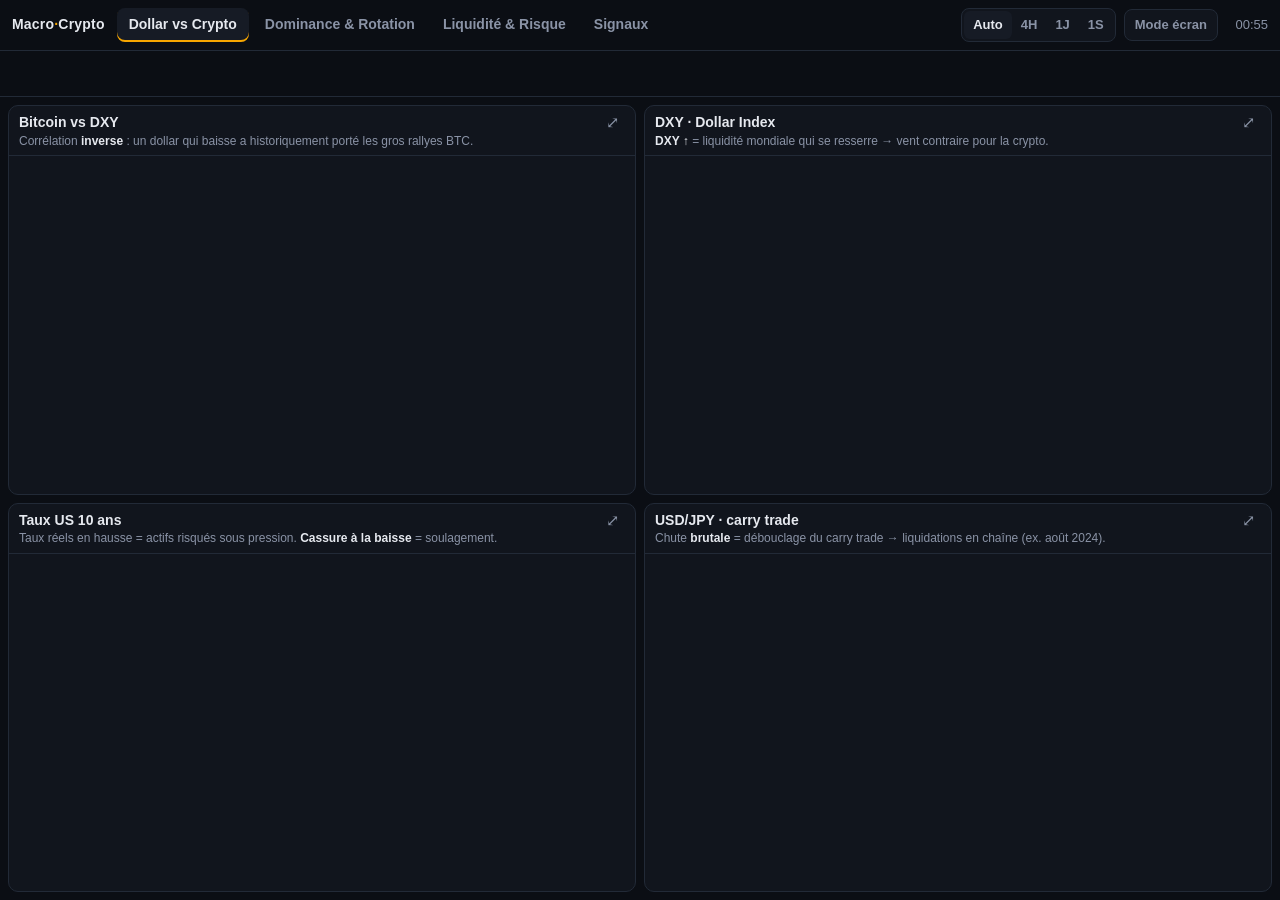
==== index.html @ f8c879a1 "Add iPad dashboard for crypto and DXY indicator charts Co-Authored-By: Claude Opus 5.5 <noreply@anth" ====
<!doctype html>
<html lang="fr">
<head>
<meta charset="utf-8">
<meta name="viewport" content="width=device-width, initial-scale=1, viewport-fit=cover, user-scalable=no">
<meta name="apple-mobile-web-app-capable" content="yes">
<meta name="mobile-web-app-capable" content="yes">
<meta name="apple-mobile-web-app-status-bar-style" content="black-translucent">
<meta name="apple-mobile-web-app-title" content="Macro Crypto">
<meta name="theme-color" content="#0b0e14">
<link rel="apple-touch-icon" href="icon.png">
<title>Macro Crypto</title>
<style>
  :root {
    --bg: #0b0e14;
    --panel: #11151d;
    --panel-2: #161b25;
    --line: #222a37;
    --text: #e6e9ef;
    --muted: #8a93a6;
    --accent: #f7a600;
    --up: #22c55e;
    --down: #ef4444;
    --neutral: #eab308;
    --gap: 8px;
    --radius: 10px;
  }
  * { box-sizing: border-box; -webkit-tap-highlight-color: transparent; }
  html, body {
    margin: 0; height: 100%; background: var(--bg); color: var(--text);
    font: 14px/1.4 -apple-system, BlinkMacSystemFont, "SF Pro Text", "Segoe UI", Roboto, sans-serif;
    overscroll-behavior: none;
  }
  body {
    display: flex; flex-direction: column;
    padding: env(safe-area-inset-top) env(safe-area-inset-right) env(safe-area-inset-bottom) env(safe-area-inset-left);
  }
  button { font: inherit; color: inherit; background: none; border: 0; cursor: pointer; }

  /* ---------- Header ---------- */
  header {
    display: flex; align-items: center; gap: 12px;
    padding: 8px 12px; border-bottom: 1px solid var(--line); flex: none;
  }
  .brand { font-weight: 700; letter-spacing: .2px; white-space: nowrap; }
  .brand span { color: var(--accent); }
  nav.tabs { display: flex; gap: 4px; overflow-x: auto; scrollbar-width: none; flex: 1; min-width: 0; }
  nav.tabs::-webkit-scrollbar { display: none; }
  .tab {
    padding: 7px 12px; border-radius: 8px; color: var(--muted); white-space: nowrap; font-weight: 600;
  }
  .tab[aria-selected="true"] { background: var(--panel-2); color: var(--text); box-shadow: inset 0 -2px 0 var(--accent); }
  .controls { display: flex; align-items: center; gap: 8px; flex: none; }
  .seg { display: flex; background: var(--panel); border: 1px solid var(--line); border-radius: 8px; padding: 2px; }
  .seg button { padding: 5px 9px; border-radius: 6px; color: var(--muted); font-size: 13px; font-weight: 600; }
  .seg button[aria-pressed="true"] { background: var(--panel-2); color: var(--text); }
  .icon-btn {
    padding: 6px 10px; border-radius: 8px; border: 1px solid var(--line); background: var(--panel);
    color: var(--muted); font-size: 13px; font-weight: 600; white-space: nowrap;
  }
  .icon-btn[aria-pressed="true"] { color: var(--bg); background: var(--accent); border-color: var(--accent); }
  .clock { font-variant-numeric: tabular-nums; color: var(--muted); font-size: 13px; min-width: 42px; text-align: right; }

  /* ---------- Ticker ---------- */
  .ticker { height: 46px; flex: none; border-bottom: 1px solid var(--line); overflow: hidden; }

  /* ---------- Main ---------- */
  main { flex: 1; min-height: 0; padding: var(--gap); overflow: auto; }
  .grid {
    display: grid; gap: var(--gap); height: 100%;
    grid-template-columns: 1fr 1fr; grid-template-rows: 1fr 1fr;
  }
  .card {
    background: var(--panel); border: 1px solid var(--line); border-radius: var(--radius);
    display: flex; flex-direction: column; min-height: 0; overflow: hidden;
  }
  .card-head {
    display: flex; align-items: flex-start; gap: 8px; padding: 7px 10px 6px;
    border-bottom: 1px solid var(--line); flex: none;
  }
  .card-title { font-weight: 700; font-size: 14px; }
  .card-hint { color: var(--muted); font-size: 12px; line-height: 1.3; margin-top: 1px; }
  .card-hint b { color: var(--text); font-weight: 600; }
  .card-head .grow { flex: 1; min-width: 0; }
  .expand { color: var(--muted); padding: 2px 6px; border-radius: 6px; font-size: 16px; line-height: 1; }
  .card-body { flex: 1; min-height: 0; position: relative; }
  .card-body > .tradingview-widget-container { position: absolute; inset: 0; }
  .card.expanded {
    position: fixed; z-index: 50;
    inset: calc(env(safe-area-inset-top) + 6px) calc(env(safe-area-inset-right) + 6px) calc(env(safe-area-inset-bottom) + 6px) calc(env(safe-area-inset-left) + 6px);
    box-shadow: 0 20px 60px rgba(0,0,0,.6);
  }
  .backdrop { position: fixed; inset: 0; background: rgba(0,0,0,.6); z-index: 40; display: none; }
  .backdrop.show { display: block; }

  /* ---------- Signals view ---------- */
  .signals { display: grid; gap: var(--gap); grid-template-columns: repeat(4, 1fr); grid-auto-rows: min-content; }
  .kpi { padding: 12px 14px; }
  .kpi-label { color: var(--muted); font-size: 12px; font-weight: 600; text-transform: uppercase; letter-spacing: .5px; }
  .kpi-value { font-size: 30px; font-weight: 700; font-variant-numeric: tabular-nums; margin-top: 4px; line-height: 1.1; }
  .kpi-sub { font-size: 13px; color: var(--muted); margin-top: 4px; }
  .kpi-sub .up { color: var(--up); } .kpi-sub .down { color: var(--down); }
  .gauge { width: 100%; height: 8px; border-radius: 4px; margin-top: 10px; position: relative;
    background: linear-gradient(90deg, #ef4444 0%, #f97316 25%, #eab308 50%, #84cc16 75%, #22c55e 100%); }
  .gauge i { position: absolute; top: -4px; width: 4px; height: 16px; border-radius: 2px; background: var(--text);
    box-shadow: 0 0 0 2px var(--bg); transform: translateX(-50%); transition: left .6s; }
  .spark { display: block; width: 100%; height: 34px; margin-top: 8px; }
  .ta { grid-column: span 4; display: grid; grid-template-columns: repeat(3, 1fr); gap: var(--gap); }
  .ta .card { height: 360px; }
  .rules { grid-column: span 4; padding: 12px 14px; }
  .rules h3 { margin: 0 0 8px; font-size: 14px; }
  .rules ul { margin: 0; padding: 0; list-style: none; display: grid; grid-template-columns: 1fr 1fr; gap: 6px 18px; }
  .rules li { font-size: 13px; color: var(--muted); padding-left: 16px; position: relative; }
  .rules li::before { content: ""; position: absolute; left: 0; top: 7px; width: 7px; height: 7px; border-radius: 50%; background: var(--dot, var(--muted)); }
  .rules li b { color: var(--text); font-weight: 600; }
  .rules .disclaimer { margin-top: 10px; font-size: 11px; color: var(--muted); opacity: .8; }
  .err { color: var(--muted); font-size: 12px; }

  /* ---------- Portrait / small ---------- */
  @media (orientation: portrait), (max-width: 900px) {
    header { flex-wrap: wrap; }
    nav.tabs { order: 3; flex-basis: 100%; }
    .grid { grid-template-columns: 1fr; grid-template-rows: none; height: auto; }
    .grid .card { height: 46vh; }
    .signals { grid-template-columns: 1fr 1fr; }
    .ta, .rules { grid-column: span 2; }
    .ta { grid-template-columns: 1fr; }
    .rules ul { grid-template-columns: 1fr; }
  }
</style>
</head>
<body>
<header>
  <div class="brand">Macro<span>·</span>Crypto</div>
  <nav class="tabs" id="tabs" role="tablist"></nav>
  <div class="controls">
    <div class="seg" id="intervals" aria-label="Unité de temps"></div>
    <button class="icon-btn" id="rotate" aria-pressed="false" title="Fait défiler les onglets toutes les 60 s et garde l'écran allumé">Mode écran</button>
    <div class="clock" id="clock"></div>
  </div>
</header>
<div class="ticker" id="ticker"></div>
<main id="main"></main>
<div class="backdrop" id="backdrop"></div>

<script>
/* =====================================================================
   CONFIGURATION — modifie librement les symboles / textes ci-dessous.
   Tout symbole TradingView fonctionne (format EXCHANGE:TICKER).
   ===================================================================== */
const TABS = [
  {
    id: "dollar", label: "Dollar vs Crypto",
    charts: [
      { title: "Bitcoin vs DXY", symbol: "BITSTAMP:BTCUSD", compare: "TVC:DXY", interval: "W",
        hint: "Corrélation <b>inverse</b> : un dollar qui baisse a historiquement porté les gros rallyes BTC." },
      { title: "DXY · Dollar Index", symbol: "TVC:DXY", interval: "D", studies: ["STD;RSI"],
        hint: "<b>DXY ↑</b> = liquidité mondiale qui se resserre → vent contraire pour la crypto." },
      { title: "Taux US 10 ans", symbol: "TVC:US10Y", interval: "D",
        hint: "Taux réels en hausse = actifs risqués sous pression. <b>Cassure à la baisse</b> = soulagement." },
      { title: "USD/JPY · carry trade", symbol: "FX:USDJPY", interval: "D",
        hint: "Chute <b>brutale</b> = débouclage du carry trade → liquidations en chaîne (ex. août 2024)." },
    ],
  },
  {
    id: "dominance", label: "Dominance & Rotation",
    charts: [
      { title: "USDT Dominance", symbol: "CRYPTOCAP:USDT.D", interval: "D", studies: ["STD;RSI"],
        hint: "Miroir du marché : <b>USDT.D ↑</b> = sortie vers le cash (risk-off), <b>↓</b> = argent qui s'investit." },
      { title: "Bitcoin Dominance", symbol: "CRYPTOCAP:BTC.D", interval: "W",
        hint: "<b>BTC.D ↓</b> avec marché haussier = début de rotation vers les altcoins." },
      { title: "ETH / BTC", symbol: "BINANCE:ETHBTC", interval: "W",
        hint: "Baromètre de l'appétit pour le risque. <b>ETH/BTC ↑</b> précède souvent une altseason." },
      { title: "OTHERS.D · petites caps", symbol: "CRYPTOCAP:OTHERS.D", interval: "W",
        hint: "Part des cryptos hors top 10. Monte en <b>fin de cycle</b> / phase spéculative." },
    ],
  },
  {
    id: "liquidity", label: "Liquidité & Risque",
    charts: [
      { title: "Capitalisation crypto totale", symbol: "CRYPTOCAP:TOTAL", interval: "W",
        hint: "Tendance de fond du marché. Au-dessus de ses moyennes hebdo = <b>cycle haussier</b>." },
      { title: "Stablecoins · capitalisation USDT", symbol: "CRYPTOCAP:USDT", interval: "D",
        hint: "Poudre sèche disponible. <b>Supply en hausse</b> = nouveaux capitaux qui entrent." },
      { title: "Nasdaq 100 vs Bitcoin", symbol: "OANDA:NAS100USD", compare: "BITSTAMP:BTCUSD", interval: "D",
        hint: "BTC trade souvent comme une <b>tech à fort bêta</b>. Divergence = signal à surveiller." },
      { title: "Or (XAU/USD)", symbol: "OANDA:XAUUSD", interval: "D",
        hint: "Valeur refuge et proxy de la dévaluation monétaire. L'or mène souvent BTC de <b>quelques mois</b>." },
    ],
  },
  { id: "signals", label: "Signaux", signals: true },
];

const TICKER = [
  { proName: "TVC:DXY", title: "DXY" },
  { proName: "BITSTAMP:BTCUSD", title: "BTC" },
  { proName: "BITSTAMP:ETHUSD", title: "ETH" },
  { proName: "CRYPTOCAP:BTC.D", title: "BTC.D" },
  { proName: "CRYPTOCAP:USDT.D", title: "USDT.D" },
  { proName: "TVC:US10Y", title: "US10Y" },
  { proName: "FX:USDJPY", title: "USD/JPY" },
  { proName: "OANDA:NAS100USD", title: "Nasdaq" },
  { proName: "OANDA:XAUUSD", title: "Or" },
];

const TA_SYMBOLS = [
  { title: "DXY · signal technique", symbol: "TVC:DXY" },
  { title: "Bitcoin · signal technique", symbol: "BITSTAMP:BTCUSD" },
  { title: "USDT.D · signal technique", symbol: "CRYPTOCAP:USDT.D" },
];

const INTERVALS = [
  { id: "auto", label: "Auto" }, { id: "240", label: "4H" },
  { id: "D", label: "1J" }, { id: "W", label: "1S" },
];

const ROTATE_EVERY_MS = 60_000;
const BG = "#11151d";

/* ===================================================================== */

const store = {
  get(k, d) { try { const v = localStorage.getItem("mc." + k); return v === null ? d : JSON.parse(v); } catch { return d; } },
  set(k, v) { try { localStorage.setItem("mc." + k, JSON.stringify(v)); } catch {} },
};

let state = {
  tab: store.get("tab", TABS[0].id),
  interval: store.get("interval", "auto"),
  rotate: false,
};
if (!TABS.some(t => t.id === state.tab)) state.tab = TABS[0].id;

const $ = s => document.querySelector(s);
const el = (tag, attrs = {}, html = "") => {
  const n = document.createElement(tag);
  for (const [k, v] of Object.entries(attrs)) n.setAttribute(k, v);
  if (html) n.innerHTML = html;
  return n;
};

/* ---------- TradingView embed helper ---------- */
function tvWidget(container, script, config) {
  container.innerHTML = "";
  const wrap = el("div", { class: "tradingview-widget-container", style: "height:100%;width:100%" });
  wrap.appendChild(el("div", { class: "tradingview-widget-container__widget", style: "height:100%;width:100%" }));
  const s = document.createElement("script");
  s.src = `https://s3.tradingview.com/external-embedding/embed-widget-${script}.js`;
  s.async = true;
  s.text = JSON.stringify(config);
  wrap.appendChild(s);
  container.appendChild(wrap);
}

function advancedChart(container, c) {
  const interval = state.interval === "auto" ? (c.interval || "D") : state.interval;
  const cfg = {
    autosize: true,
    symbol: c.symbol,
    interval,
    timezone: "Europe/Paris",
    theme: "dark",
    style: "1",
    locale: "fr",
    backgroundColor: BG,
    gridColor: "rgba(255,255,255,0.04)",
    hide_top_toolbar: true,
    hide_side_toolbar: true,
    hide_volume: true,
    allow_symbol_change: false,
    save_image: false,
    calendar: false,
    withdateranges: false,
    studies: c.studies || [],
    support_host: "https://www.tradingview.com",
  };
  if (c.compare) cfg.compareSymbols = [{ symbol: c.compare, position: "NewPriceScale" }];
  tvWidget(container, "advanced-chart", cfg);
}

/* ---------- Header ---------- */
function renderTabs() {
  const nav = $("#tabs");
  nav.innerHTML = "";
  for (const t of TABS) {
    const b = el("button", { class: "tab", role: "tab", "aria-selected": String(t.id === state.tab) }, t.label);
    b.onclick = () => { setRotate(false); selectTab(t.id); };
    nav.appendChild(b);
  }
}

function renderIntervals() {
  const box = $("#intervals");
  box.innerHTML = "";
  for (const i of INTERVALS) {
    const b = el("button", { "aria-pressed": String(i.id === state.interval) }, i.label);
    b.onclick = () => {
      if (state.interval === i.id) return;
      state.interval = i.id; store.set("interval", i.id);
      renderIntervals(); renderMain();
    };
    box.appendChild(b);
  }
  box.style.visibility = currentTab().signals ? "hidden" : "visible";
}

const currentTab = () => TABS.find(t => t.id === state.tab);

function selectTab(id) {
  state.tab = id; store.set("tab", id);
  collapse();
  renderTabs(); renderIntervals(); renderMain();
}

/* ---------- Chart grid ---------- */
function chartCard(c, renderBody) {
  const card = el("section", { class: "card" });
  const head = el("div", { class: "card-head" });
  const txt = el("div", { class: "grow" });
  txt.appendChild(el("div", { class: "card-title" }, c.title));
  if (c.hint) txt.appendChild(el("div", { class: "card-hint" }, c.hint));
  const ex = el("button", { class: "expand", title: "Agrandir", "aria-label": "Agrandir" }, "⤢");
  ex.onclick = () => card.classList.contains("expanded") ? collapse() : expand(card);
  head.append(txt, ex);
  const body = el("div", { class: "card-body" });
  card.append(head, body);
  renderBody(body);
  return card;
}

function expand(card) {
  collapse();
  card.classList.add("expanded");
  card.querySelector(".expand").textContent = "✕";
  $("#backdrop").classList.add("show");
}
function collapse() {
  document.querySelectorAll(".card.expanded").forEach(c => {
    c.classList.remove("expanded");
    c.querySelector(".expand").textContent = "⤢";
  });
  $("#backdrop").classList.remove("show");
}
$("#backdrop").onclick = collapse;

function renderMain() {
  const main = $("#main");
  main.innerHTML = "";
  main.scrollTop = 0;
  const tab = currentTab();
  if (tab.signals) return renderSignals(main);
  const grid = el("div", { class: "grid" });
  for (const c of tab.charts) grid.appendChild(chartCard(c, body => advancedChart(body, c)));
  main.appendChild(grid);
}

/* ---------- Signals tab ---------- */
let signalsData = { fng: null, global: null };

function renderSignals(main) {
  const wrap = el("div", { class: "signals" });

  wrap.appendChild(el("section", { class: "card kpi", id: "kpi-fng" }));
  wrap.appendChild(el("section", { class: "card kpi", id: "kpi-btcd" }));
  wrap.appendChild(el("section", { class: "card kpi", id: "kpi-stable" }));
  wrap.appendChild(el("section", { class: "card kpi", id: "kpi-total" }));

  const ta = el("div", { class: "ta" });
  for (const t of TA_SYMBOLS) {
    ta.appendChild(chartCard({ title: t.title }, body => tvWidget(body, "technical-analysis", {
      interval: "1D", width: "100%", height: "100%", isTransparent: true,
      symbol: t.symbol, showIntervalTabs: true, displayMode: "single",
      locale: "fr", colorTheme: "dark",
    })));
  }
  wrap.appendChild(ta);

  const rules = el("section", { class: "card rules" });
  rules.innerHTML = `
    <h3>Grille de lecture</h3>
    <ul>
      <li style="--dot:var(--up)"><b>DXY ↓ + USDT.D ↓</b> : contexte risk-on, le plus favorable à la crypto.</li>
      <li style="--dot:var(--down)"><b>DXY ↑ + US10Y ↑</b> : conditions financières qui se resserrent, prudence.</li>
      <li style="--dot:var(--neutral)"><b>BTC.D ↑ & ETH/BTC ↓</b> : saison Bitcoin, les alts sous-performent.</li>
      <li style="--dot:var(--up)"><b>BTC.D ↓ & OTHERS.D ↑</b> : rotation vers les altcoins.</li>
      <li style="--dot:var(--down)"><b>USD/JPY qui chute vite</b> : risque de débouclage du carry trade.</li>
      <li style="--dot:var(--neutral)"><b>Fear & Greed &lt; 20 / &gt; 80</b> : zones extrêmes, souvent contrariantes.</li>
      <li style="--dot:var(--up)"><b>Supply stablecoins en hausse</b> : liquidité fraîche qui arrive.</li>
      <li style="--dot:var(--neutral)"><b>USDT.D sur support/résistance clé</b> : se lit à l'inverse de BTC.</li>
    </ul>
    <div class="disclaimer">Repères de lecture pour contextualiser le marché, pas des conseils en investissement. Données : TradingView, alternative.me, CoinGecko.</div>`;
  wrap.appendChild(rules);

  main.appendChild(wrap);
  paintKpis();
  loadSignalsData();
}

const fmtPct = (v, d = 1) => (v >= 0 ? "+" : "") + v.toFixed(d) + " %";
const fmtUsd = v => v >= 1e12 ? (v / 1e12).toFixed(2) + " T$" : (v / 1e9).toFixed(0) + " Md$";
const fngColor = v => v < 25 ? "var(--down)" : v < 45 ? "#f97316" : v < 56 ? "var(--neutral)" : v < 75 ? "#84cc16" : "var(--up)";
const FNG_FR = { "Extreme Fear": "Peur extrême", "Fear": "Peur", "Neutral": "Neutre", "Greed": "Avidité", "Extreme Greed": "Avidité extrême" };

function sparkline(values, color) {
  if (!values || values.length < 2) return "";
  const w = 200, h = 34, min = Math.min(...values), max = Math.max(...values), r = max - min || 1;
  const pts = values.map((v, i) => `${(i / (values.length - 1) * w).toFixed(1)},${(h - 3 - (v - min) / r * (h - 6)).toFixed(1)}`).join(" ");
  return `<svg class="spark" viewBox="0 0 ${w} ${h}" preserveAspectRatio="none"><polyline points="${pts}" fill="none" stroke="${color}" stroke-width="2" vector-effect="non-scaling-stroke" stroke-linejoin="round"/></svg>`;
}

function paintKpis() {
  const f = $("#kpi-fng"), b = $("#kpi-btcd"), s = $("#kpi-stable"), t = $("#kpi-total");
  if (!f) return;
  const { fng, global } = signalsData;

  if (fng && fng.length) {
    const now = +fng[0].value, week = fng[7] ? +fng[7].value : null;
    const delta = week === null ? "" : ` · <span class="${now >= week ? "up" : "down"}">${now >= week ? "+" : ""}${now - week} sur 7 j</span>`;
    f.innerHTML = `<div class="kpi-label">Fear & Greed</div>
      <div class="kpi-value" style="color:${fngColor(now)}">${now}</div>
      <div class="kpi-sub">${FNG_FR[fng[0].value_classification] || fng[0].value_classification}${delta}</div>
      <div class="gauge"><i style="left:${now}%"></i></div>
      ${sparkline(fng.slice(0, 30).map(d => +d.value).reverse(), fngColor(now))}`;
  } else {
    f.innerHTML = `<div class="kpi-label">Fear & Greed</div><div class="kpi-value">…</div><div class="err">${fng === false ? "Indisponible" : "Chargement"}</div>`;
  }

  if (global) {
    const p = global.market_cap_percentage;
    const stable = (p.usdt || 0) + (p.usdc || 0);
    const chg = global.market_cap_change_percentage_24h_usd;
    b.innerHTML = `<div class="kpi-label">Dominance BTC</div>
      <div class="kpi-value">${p.btc.toFixed(1)} %</div>
      <div class="kpi-sub">ETH ${p.eth.toFixed(1)} % · ${p.btc > 60 ? "saison Bitcoin" : p.btc < 50 ? "terrain favorable aux alts" : "zone intermédiaire"}</div>`;
    s.innerHTML = `<div class="kpi-label">Dominance stablecoins</div>
      <div class="kpi-value">${stable.toFixed(1)} %</div>
      <div class="kpi-sub">USDT ${(p.usdt || 0).toFixed(1)} % · USDC ${(p.usdc || 0).toFixed(1)} %</div>
      <div class="kpi-sub">${stable > 8 ? "Beaucoup de cash en attente" : "Capital déjà investi"}</div>`;
    t.innerHTML = `<div class="kpi-label">Capitalisation totale</div>
      <div class="kpi-value">${fmtUsd(global.total_market_cap.usd)}</div>
      <div class="kpi-sub"><span class="${chg >= 0 ? "up" : "down"}">${fmtPct(chg)}</span> sur 24 h</div>`;
  } else {
    const msg = `<div class="kpi-value">…</div><div class="err">${global === false ? "Indisponible" : "Chargement"}</div>`;
    b.innerHTML = `<div class="kpi-label">Dominance BTC</div>` + msg;
    s.innerHTML = `<div class="kpi-label">Dominance stablecoins</div>` + msg;
    t.innerHTML = `<div class="kpi-label">Capitalisation totale</div>` + msg;
  }
}

let lastFetch = 0;
async function loadSignalsData(force = false) {
  if (!force && Date.now() - lastFetch < 5 * 60_000 && signalsData.global) return;
  lastFetch = Date.now();
  const get = url => fetch(url, { cache: "no-store" }).then(r => { if (!r.ok) throw new Error(r.status); return r.json(); });
  await Promise.all([
    get("https://api.alternative.me/fng/?limit=31").then(j => signalsData.fng = j.data).catch(() => signalsData.fng = signalsData.fng || false),
    get("https://api.coingecko.com/api/v3/global").then(j => signalsData.global = j.data).catch(() => signalsData.global = signalsData.global || false),
  ]);
  paintKpis();
}

/* ---------- Ticker ---------- */
function renderTicker() {
  tvWidget($("#ticker"), "ticker-tape", {
    symbols: TICKER, showSymbolLogo: true, isTransparent: true,
    displayMode: "adaptive", colorTheme: "dark", locale: "fr",
  });
}

/* ---------- Mode écran (rotation + écran allumé) ---------- */
let rotateTimer = null, wakeLock = null;
async function setRotate(on) {
  state.rotate = on;
  $("#rotate").setAttribute("aria-pressed", String(on));
  clearInterval(rotateTimer);
  if (on) {
    rotateTimer = setInterval(() => {
      const i = TABS.findIndex(t => t.id === state.tab);
      selectTab(TABS[(i + 1) % TABS.length].id);
    }, ROTATE_EVERY_MS);
    try { wakeLock = await navigator.wakeLock?.request("screen"); } catch {}
  } else if (wakeLock) {
    try { await wakeLock.release(); } catch {}
    wakeLock = null;
  }
}
$("#rotate").onclick = () => setRotate(!state.rotate);
document.addEventListener("visibilitychange", async () => {
  if (document.visibilityState === "visible" && state.rotate) {
    try { wakeLock = await navigator.wakeLock?.request("screen"); } catch {}
  }
});

/* ---------- Clock + housekeeping ---------- */
function tick() {
  $("#clock").textContent = new Date().toLocaleTimeString("fr-FR", { hour: "2-digit", minute: "2-digit" });
}
setInterval(tick, 10_000); tick();
setInterval(() => { if (currentTab().signals) loadSignalsData(true); }, 5 * 60_000);
// Recharge complète toutes les 6 h pour éviter que Safari n'accumule de la mémoire en mode affichage permanent.
setTimeout(() => location.reload(), 6 * 3600_000);
document.addEventListener("keydown", e => { if (e.key === "Escape") collapse(); });

renderTabs();
renderIntervals();
renderTicker();
renderMain();
</script>
</body>
</html>
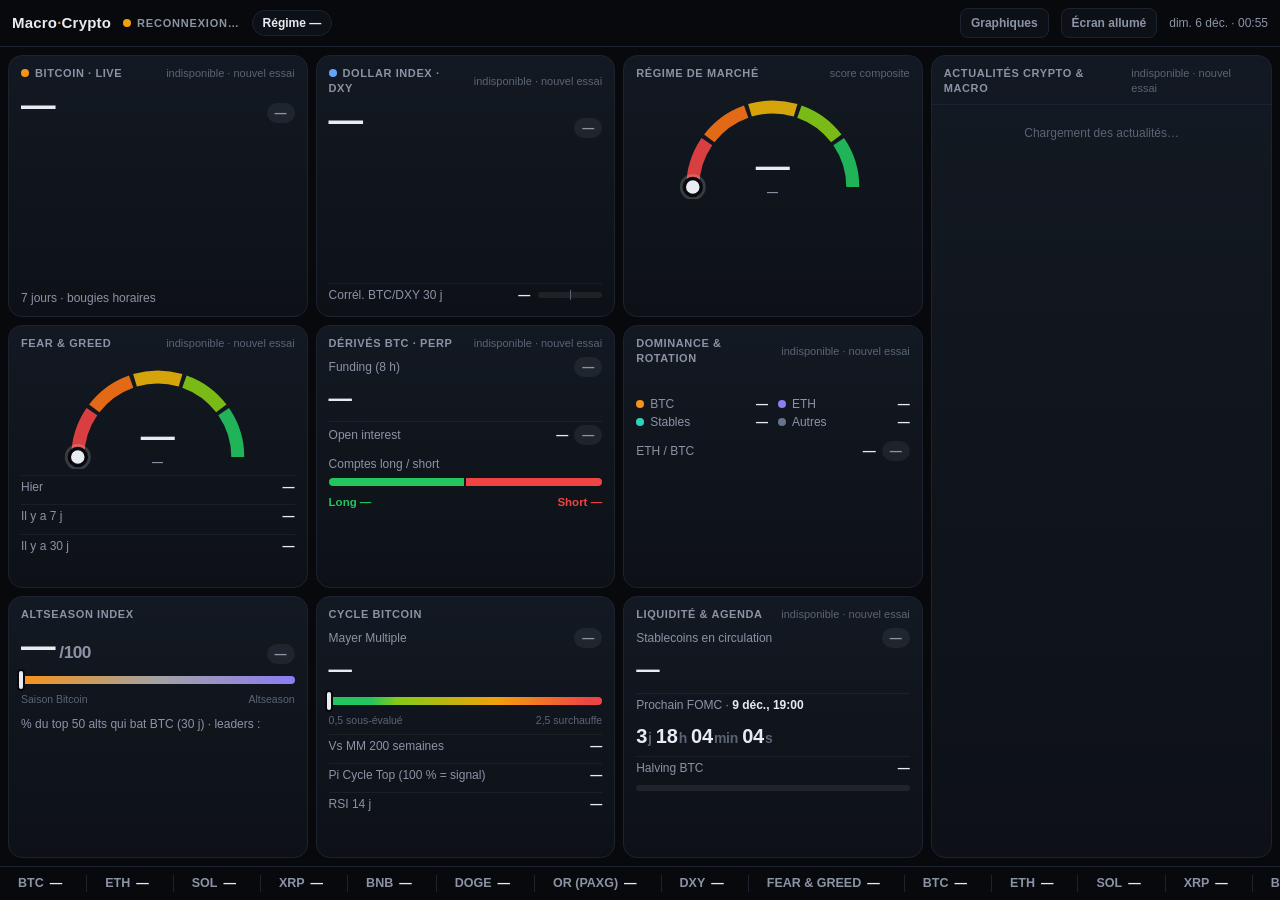
==== commit de68ff83: "Replace TradingView charts with animated indicator dashboard and news feed Keeps the previous Tradin" ====
--- a/index.html
+++ b/index.html
@@ -7,504 +7,839 @@
 <meta name="mobile-web-app-capable" content="yes">
 <meta name="apple-mobile-web-app-status-bar-style" content="black-translucent">
 <meta name="apple-mobile-web-app-title" content="Macro Crypto">
-<meta name="theme-color" content="#0b0e14">
+<meta name="theme-color" content="#07090d">
 <link rel="apple-touch-icon" href="icon.png">
 <title>Macro Crypto</title>
 <style>
   :root {
-    --bg: #0b0e14;
-    --panel: #11151d;
-    --panel-2: #161b25;
-    --line: #222a37;
-    --text: #e6e9ef;
-    --muted: #8a93a6;
-    --accent: #f7a600;
+    color-scheme: dark;
+    --bg: #07090d;
+    --panel: #0d1117;
+    --panel-2: #131922;
+    --line: #1c2330;
+    --text: #e8ebf1;
+    --muted: #8b93a5;
+    --faint: #5b6475;
     --up: #22c55e;
     --down: #ef4444;
-    --neutral: #eab308;
+    --warn: #f59e0b;
+    --btc: #f7931a;
+    --eth: #8b7cf6;
+    --stable: #2dd4bf;
+    --other: #64748b;
+    --macro: #60a5fa;
     --gap: 8px;
-    --radius: 10px;
+    --r: 14px;
+    --ease-back: cubic-bezier(.34, 1.56, .64, 1);
+    --ease-out: cubic-bezier(.2, .8, .2, 1);
   }
   * { box-sizing: border-box; -webkit-tap-highlight-color: transparent; }
-  html, body {
-    margin: 0; height: 100%; background: var(--bg); color: var(--text);
-    font: 14px/1.4 -apple-system, BlinkMacSystemFont, "SF Pro Text", "Segoe UI", Roboto, sans-serif;
-    overscroll-behavior: none;
-  }
+  html, body { margin: 0; background: var(--bg); color: var(--text); }
   body {
-    display: flex; flex-direction: column;
+    font: 13px/1.35 -apple-system, BlinkMacSystemFont, "SF Pro Text", "Segoe UI", Roboto, sans-serif;
+    height: 100vh; height: 100dvh;
+    display: grid; grid-template-rows: auto 1fr auto;
     padding: env(safe-area-inset-top) env(safe-area-inset-right) env(safe-area-inset-bottom) env(safe-area-inset-left);
-  }
-  button { font: inherit; color: inherit; background: none; border: 0; cursor: pointer; }
+    overflow: hidden; overscroll-behavior: none;
+  }
+  button, a { font: inherit; color: inherit; }
+  button { background: none; border: 0; cursor: pointer; }
+  .num { font-variant-numeric: tabular-nums; }
+  .up { color: var(--up); } .down { color: var(--down); } .warn { color: var(--warn); } .muted { color: var(--muted); }
 
   /* ---------- Header ---------- */
-  header {
-    display: flex; align-items: center; gap: 12px;
-    padding: 8px 12px; border-bottom: 1px solid var(--line); flex: none;
-  }
-  .brand { font-weight: 700; letter-spacing: .2px; white-space: nowrap; }
-  .brand span { color: var(--accent); }
-  nav.tabs { display: flex; gap: 4px; overflow-x: auto; scrollbar-width: none; flex: 1; min-width: 0; }
-  nav.tabs::-webkit-scrollbar { display: none; }
-  .tab {
-    padding: 7px 12px; border-radius: 8px; color: var(--muted); white-space: nowrap; font-weight: 600;
-  }
-  .tab[aria-selected="true"] { background: var(--panel-2); color: var(--text); box-shadow: inset 0 -2px 0 var(--accent); }
-  .controls { display: flex; align-items: center; gap: 8px; flex: none; }
-  .seg { display: flex; background: var(--panel); border: 1px solid var(--line); border-radius: 8px; padding: 2px; }
-  .seg button { padding: 5px 9px; border-radius: 6px; color: var(--muted); font-size: 13px; font-weight: 600; }
-  .seg button[aria-pressed="true"] { background: var(--panel-2); color: var(--text); }
-  .icon-btn {
-    padding: 6px 10px; border-radius: 8px; border: 1px solid var(--line); background: var(--panel);
-    color: var(--muted); font-size: 13px; font-weight: 600; white-space: nowrap;
-  }
-  .icon-btn[aria-pressed="true"] { color: var(--bg); background: var(--accent); border-color: var(--accent); }
-  .clock { font-variant-numeric: tabular-nums; color: var(--muted); font-size: 13px; min-width: 42px; text-align: right; }
-
-  /* ---------- Ticker ---------- */
-  .ticker { height: 46px; flex: none; border-bottom: 1px solid var(--line); overflow: hidden; }
-
-  /* ---------- Main ---------- */
-  main { flex: 1; min-height: 0; padding: var(--gap); overflow: auto; }
-  .grid {
-    display: grid; gap: var(--gap); height: 100%;
-    grid-template-columns: 1fr 1fr; grid-template-rows: 1fr 1fr;
-  }
-  .card {
-    background: var(--panel); border: 1px solid var(--line); border-radius: var(--radius);
-    display: flex; flex-direction: column; min-height: 0; overflow: hidden;
-  }
-  .card-head {
-    display: flex; align-items: flex-start; gap: 8px; padding: 7px 10px 6px;
-    border-bottom: 1px solid var(--line); flex: none;
-  }
-  .card-title { font-weight: 700; font-size: 14px; }
-  .card-hint { color: var(--muted); font-size: 12px; line-height: 1.3; margin-top: 1px; }
-  .card-hint b { color: var(--text); font-weight: 600; }
-  .card-head .grow { flex: 1; min-width: 0; }
-  .expand { color: var(--muted); padding: 2px 6px; border-radius: 6px; font-size: 16px; line-height: 1; }
-  .card-body { flex: 1; min-height: 0; position: relative; }
-  .card-body > .tradingview-widget-container { position: absolute; inset: 0; }
-  .card.expanded {
-    position: fixed; z-index: 50;
-    inset: calc(env(safe-area-inset-top) + 6px) calc(env(safe-area-inset-right) + 6px) calc(env(safe-area-inset-bottom) + 6px) calc(env(safe-area-inset-left) + 6px);
-    box-shadow: 0 20px 60px rgba(0,0,0,.6);
-  }
-  .backdrop { position: fixed; inset: 0; background: rgba(0,0,0,.6); z-index: 40; display: none; }
-  .backdrop.show { display: block; }
-
-  /* ---------- Signals view ---------- */
-  .signals { display: grid; gap: var(--gap); grid-template-columns: repeat(4, 1fr); grid-auto-rows: min-content; }
-  .kpi { padding: 12px 14px; }
-  .kpi-label { color: var(--muted); font-size: 12px; font-weight: 600; text-transform: uppercase; letter-spacing: .5px; }
-  .kpi-value { font-size: 30px; font-weight: 700; font-variant-numeric: tabular-nums; margin-top: 4px; line-height: 1.1; }
-  .kpi-sub { font-size: 13px; color: var(--muted); margin-top: 4px; }
-  .kpi-sub .up { color: var(--up); } .kpi-sub .down { color: var(--down); }
-  .gauge { width: 100%; height: 8px; border-radius: 4px; margin-top: 10px; position: relative;
-    background: linear-gradient(90deg, #ef4444 0%, #f97316 25%, #eab308 50%, #84cc16 75%, #22c55e 100%); }
-  .gauge i { position: absolute; top: -4px; width: 4px; height: 16px; border-radius: 2px; background: var(--text);
-    box-shadow: 0 0 0 2px var(--bg); transform: translateX(-50%); transition: left .6s; }
-  .spark { display: block; width: 100%; height: 34px; margin-top: 8px; }
-  .ta { grid-column: span 4; display: grid; grid-template-columns: repeat(3, 1fr); gap: var(--gap); }
-  .ta .card { height: 360px; }
-  .rules { grid-column: span 4; padding: 12px 14px; }
-  .rules h3 { margin: 0 0 8px; font-size: 14px; }
-  .rules ul { margin: 0; padding: 0; list-style: none; display: grid; grid-template-columns: 1fr 1fr; gap: 6px 18px; }
-  .rules li { font-size: 13px; color: var(--muted); padding-left: 16px; position: relative; }
-  .rules li::before { content: ""; position: absolute; left: 0; top: 7px; width: 7px; height: 7px; border-radius: 50%; background: var(--dot, var(--muted)); }
-  .rules li b { color: var(--text); font-weight: 600; }
-  .rules .disclaimer { margin-top: 10px; font-size: 11px; color: var(--muted); opacity: .8; }
-  .err { color: var(--muted); font-size: 12px; }
-
-  /* ---------- Portrait / small ---------- */
-  @media (orientation: portrait), (max-width: 900px) {
+  header { display: flex; align-items: center; gap: 12px; padding: 8px 12px; border-bottom: 1px solid var(--line); }
+  .brand { font-weight: 800; font-size: 15px; letter-spacing: .2px; }
+  .brand span { color: var(--btc); }
+  .live { display: inline-flex; align-items: center; gap: 6px; font-size: 11px; font-weight: 700; letter-spacing: .8px; color: var(--muted); }
+  .live i { width: 8px; height: 8px; border-radius: 50%; background: var(--warn); }
+  .live.on i { background: var(--up); animation: pulse 2s infinite; }
+  .live.on { color: var(--up); }
+  @keyframes pulse { 0% { box-shadow: 0 0 0 0 rgba(34,197,94,.6); } 70% { box-shadow: 0 0 0 8px rgba(34,197,94,0); } 100% { box-shadow: 0 0 0 0 rgba(34,197,94,0); } }
+  .regime-chip { display: inline-flex; align-items: center; gap: 6px; padding: 4px 10px; border-radius: 999px; border: 1px solid var(--line); background: var(--panel); font-weight: 700; font-size: 12px; transition: border-color .6s, color .6s; }
+  .spacer { flex: 1; }
+  .hbtn { padding: 6px 10px; border-radius: 8px; border: 1px solid var(--line); background: var(--panel); color: var(--muted); font-size: 12px; font-weight: 600; text-decoration: none; white-space: nowrap; }
+  .hbtn[aria-pressed="true"] { background: var(--btc); border-color: var(--btc); color: #111; }
+  .clock { color: var(--muted); font-size: 12px; white-space: nowrap; }
+
+  /* ---------- Board ---------- */
+  .board { display: grid; grid-template-columns: 1fr minmax(260px, 27%); gap: var(--gap); padding: var(--gap); min-height: 0; }
+  .tiles { display: grid; grid-template-columns: repeat(3, minmax(0, 1fr)); grid-template-rows: repeat(3, minmax(0, 1fr)); gap: var(--gap); min-height: 0; }
+  .tile {
+    position: relative; min-height: 0; overflow: hidden;
+    display: flex; flex-direction: column; gap: 6px;
+    padding: 10px 12px;
+    background: linear-gradient(180deg, var(--panel-2), var(--panel));
+    border: 1px solid var(--line); border-radius: var(--r);
+    animation: rise .7s var(--ease-out) both; animation-delay: calc(var(--i, 0) * 70ms);
+  }
+  .tile::after { /* subtle sweep of light when a tile receives new data */
+    content: ""; position: absolute; inset: 0; pointer-events: none; border-radius: inherit;
+    background: linear-gradient(110deg, transparent 30%, rgba(255,255,255,.05) 50%, transparent 70%);
+    transform: translateX(-120%);
+  }
+  .tile.refresh::after { animation: sweep 1.1s ease-out; }
+  @keyframes sweep { to { transform: translateX(120%); } }
+  @keyframes rise { from { opacity: 0; transform: translateY(14px) scale(.98); } }
+  .t-head { display: flex; justify-content: space-between; align-items: center; gap: 8px; font-size: 11px; font-weight: 700; letter-spacing: .6px; text-transform: uppercase; color: var(--muted); }
+  .t-head .upd { font-weight: 500; letter-spacing: 0; text-transform: none; color: var(--faint); white-space: nowrap; }
+  .dot { display: inline-block; width: 8px; height: 8px; border-radius: 50%; margin-right: 6px; vertical-align: 0; }
+  .row { display: flex; align-items: baseline; justify-content: space-between; gap: 8px; }
+  .big { white-space: nowrap; font-size: clamp(20px, min(3.9vh, 2.7vw), 38px); font-weight: 760; letter-spacing: -.5px; line-height: 1.05; font-variant-numeric: tabular-nums; transition: color .5s; }
+  .mid { white-space: nowrap; font-size: clamp(16px, min(2.6vh, 1.9vw), 24px); font-weight: 720; letter-spacing: -.3px; font-variant-numeric: tabular-nums; }
+  .sub { color: var(--muted); font-size: 12px; }
+  .sub b { color: var(--text); font-weight: 600; }
+  .chip { display: inline-flex; align-items: center; gap: 3px; padding: 2px 8px; border-radius: 999px; font-size: 12px; font-weight: 700; font-variant-numeric: tabular-nums; background: rgba(255,255,255,.06); color: var(--muted); white-space: nowrap; transition: background .4s, color .4s; }
+  .chip.up { background: rgba(34,197,94,.14); color: var(--up); }
+  .chip.down { background: rgba(239,68,68,.14); color: var(--down); }
+  .chip.warn { background: rgba(245,158,11,.14); color: var(--warn); }
+  .flash-up { animation: flashUp .7s; } .flash-down { animation: flashDown .7s; }
+  @keyframes flashUp { 30% { color: var(--up); text-shadow: 0 0 18px rgba(34,197,94,.6); } }
+  @keyframes flashDown { 30% { color: var(--down); text-shadow: 0 0 18px rgba(239,68,68,.6); } }
+  .kv { display: flex; justify-content: space-between; align-items: center; gap: 8px; font-size: 12px; padding: 3px 0; border-top: 1px solid rgba(255,255,255,.05); color: var(--muted); }
+  .kv b { color: var(--text); font-weight: 650; font-variant-numeric: tabular-nums; white-space: nowrap; }
+  .err { color: var(--faint); font-size: 12px; margin: auto; text-align: center; }
+
+  /* Sparkline */
+  .spark { position: relative; flex: 1; min-height: 34px; touch-action: none; }
+  .spark svg { position: absolute; inset: 0; overflow: visible; }
+  .spark .line { fill: none; stroke-width: 2; stroke-linejoin: round; stroke-linecap: round; stroke-dasharray: 1; stroke-dashoffset: 1; animation: draw 1.6s var(--ease-out) forwards; }
+  .spark .area { opacity: 0; animation: fade 1.2s .5s forwards; }
+  .spark .last { animation: fade .3s 1.5s both; }
+  .spark .halo { transform-box: fill-box; transform-origin: center; animation: ring 2.4s 1.6s infinite; opacity: 0; }
+  .spark .cross, .spark .hdot { opacity: 0; transition: opacity .15s; }
+  .spark.hover .cross, .spark.hover .hdot { opacity: 1; }
+  .spark .tip { position: absolute; top: -2px; right: 0; padding: 1px 6px; border-radius: 6px; background: var(--bg); border: 1px solid var(--line); font-size: 11px; color: var(--text); font-variant-numeric: tabular-nums; opacity: 0; transition: opacity .15s; pointer-events: none; }
+  .spark.hover .tip { opacity: 1; }
+  @keyframes draw { to { stroke-dashoffset: 0; } }
+  @keyframes fade { to { opacity: 1; } }
+  @keyframes ring { 0% { opacity: .7; transform: scale(1); } 100% { opacity: 0; transform: scale(3.2); } }
+
+  /* Gauges */
+  .gauge { width: 100%; max-height: 112px; flex: 1; min-height: 70px; display: block; }
+  .gauge .needle { transform-origin: 100px 100px; transition: transform 1.6s var(--ease-back); }
+  .gauge .g-halo { transform-box: fill-box; transform-origin: center; animation: ringSm 2.4s 1.8s infinite; }
+  @keyframes ringSm { 0% { opacity: .35; transform: scale(.8); } 100% { opacity: 0; transform: scale(1.8); } }
+  .gauge .g-val { font-size: 34px; font-weight: 780; fill: var(--text); font-variant-numeric: tabular-nums; }
+  .gauge .g-lbl { font-size: 11px; font-weight: 700; fill: var(--muted); letter-spacing: .4px; }
+
+  /* Bars & meters */
+  .bar, .dbar, .meter, .meter-labels, .stack, .split, .split-l, .kv, .row, .t-head { flex: none; }
+  .bar { position: relative; height: 6px; border-radius: 3px; background: rgba(255,255,255,.07); overflow: hidden; }
+  .bar > i { position: absolute; top: 0; bottom: 0; left: 0; width: 0; border-radius: 3px; background: var(--c, var(--muted)); transition: left 1.2s var(--ease-out), width 1.2s var(--ease-out), background .6s; }
+  .dbar { position: relative; width: 64px; height: 6px; border-radius: 3px; background: rgba(255,255,255,.07); flex: none; }
+  .dbar::before { content: ""; position: absolute; left: 50%; top: -2px; bottom: -2px; width: 1px; background: var(--faint); }
+  .dbar > i { position: absolute; top: 0; bottom: 0; left: 50%; width: 0; border-radius: 3px; transition: left 1.2s var(--ease-out), width 1.2s var(--ease-out); }
+  .meter { position: relative; height: 8px; border-radius: 4px; margin: 6px 0 2px; }
+  .meter .mk { position: absolute; top: -5px; width: 4px; height: 18px; border-radius: 2px; background: var(--text); box-shadow: 0 0 0 2px var(--bg); transform: translateX(-50%); left: 0; transition: left 1.6s var(--ease-back); }
+  .meter-labels { display: flex; justify-content: space-between; font-size: 10.5px; color: var(--faint); }
+  .stack { display: flex; height: 12px; gap: 2px; border-radius: 4px; overflow: hidden; margin: 4px 0 2px; }
+  .stack > i { height: 100%; width: 0; transition: width 1.4s var(--ease-out); }
+  .stack > i:first-child { border-radius: 4px 0 0 4px; } .stack > i:last-child { border-radius: 0 4px 4px 0; }
+  .legend { display: grid; grid-template-columns: 1fr 1fr; gap: 2px 10px; font-size: 12px; color: var(--muted); }
+  .legend b { color: var(--text); font-variant-numeric: tabular-nums; font-weight: 650; float: right; }
+  .split { display: flex; height: 8px; border-radius: 4px; overflow: hidden; gap: 2px; }
+  .split i { transition: width 1.4s var(--ease-out); width: 50%; }
+  .split-l { display: flex; justify-content: space-between; font-size: 11.5px; margin-top: 3px; font-weight: 650; }
+  .factors { display: grid; gap: 4px; }
+  .factor { display: grid; grid-template-columns: minmax(0, 1fr) auto 44px; white-space: nowrap; gap: 8px; align-items: center; font-size: 12px; color: var(--muted); }
+  .factor > span:first-child { overflow: hidden; text-overflow: ellipsis; }
+  .factor .dbar { width: 100%; }
+  .factor b { color: var(--text); font-weight: 600; font-variant-numeric: tabular-nums; font-size: 11.5px; }
+  .tops { display: flex; gap: 6px; flex-wrap: wrap; }
+  .tops .chip { animation: pop .5s var(--ease-back) both; }
+  @keyframes pop { from { opacity: 0; transform: scale(.6); } }
+  .countdown { font-size: clamp(15px, 2.3vh, 20px); font-weight: 720; font-variant-numeric: tabular-nums; letter-spacing: -.2px; }
+  .countdown span { color: var(--faint); font-size: .7em; font-weight: 600; margin: 0 4px 0 1px; }
+
+  /* ---------- News ---------- */
+  .news { display: flex; flex-direction: column; min-height: 0; background: linear-gradient(180deg, var(--panel-2), var(--panel)); border: 1px solid var(--line); border-radius: var(--r); overflow: hidden; animation: rise .7s var(--ease-out) .5s both; }
+  .news-head { display: flex; justify-content: space-between; align-items: center; padding: 10px 12px 8px; border-bottom: 1px solid var(--line); font-size: 11px; font-weight: 700; letter-spacing: .6px; text-transform: uppercase; color: var(--muted); }
+  .news-head .upd { font-weight: 500; letter-spacing: 0; text-transform: none; color: var(--faint); }
+  .news-list { position: relative; flex: 1; min-height: 0; overflow: hidden; -webkit-mask-image: linear-gradient(180deg, #000 85%, transparent); mask-image: linear-gradient(180deg, #000 85%, transparent); }
+  .news-list.manual { overflow-y: auto; }
+  .news-track { will-change: transform; }
+  .n-item { display: grid; grid-template-columns: 1fr auto; gap: 10px; padding: 10px 12px; border-bottom: 1px solid rgba(255,255,255,.05); text-decoration: none; color: inherit; animation: slideIn .6s var(--ease-out) both; }
+  .n-item:active { background: rgba(255,255,255,.04); }
+  @keyframes slideIn { from { opacity: 0; transform: translateX(24px); } }
+  .n-meta { display: flex; align-items: center; gap: 6px; font-size: 11px; color: var(--faint); margin-bottom: 4px; flex-wrap: wrap; }
+  .n-tag { padding: 1px 7px; border-radius: 999px; font-weight: 700; font-size: 10.5px; color: var(--bg); background: var(--c); }
+  .n-new { color: var(--btc); font-weight: 800; letter-spacing: .4px; animation: blink 1.6s infinite; }
+  @keyframes blink { 50% { opacity: .35; } }
+  .n-title { font-size: 13.5px; font-weight: 600; line-height: 1.32; display: -webkit-box; -webkit-line-clamp: 3; -webkit-box-orient: vertical; overflow: hidden; }
+  .n-thumb { width: 56px; height: 56px; border-radius: 8px; object-fit: cover; background: var(--panel-2); }
+
+  /* ---------- Tape ---------- */
+  .tape { overflow: hidden; border-top: 1px solid var(--line); height: 34px; white-space: nowrap; display: flex; align-items: center; }
+  .tape-track { display: inline-flex; animation: marquee 70s linear infinite; }
+  .tape-item { display: inline-flex; align-items: center; gap: 6px; padding: 0 18px; font-size: 12.5px; font-variant-numeric: tabular-nums; border-right: 1px solid var(--line); }
+  .tape-item .s { color: var(--muted); font-weight: 700; }
+  .tape-item .p { font-weight: 650; }
+  @keyframes marquee { to { transform: translateX(-50%); } }
+
+  /* ---------- Portrait / small screens ---------- */
+  @media (max-aspect-ratio: 1/1), (max-width: 900px) {
+    body { height: auto; min-height: 100dvh; overflow: auto; }
     header { flex-wrap: wrap; }
-    nav.tabs { order: 3; flex-basis: 100%; }
-    .grid { grid-template-columns: 1fr; grid-template-rows: none; height: auto; }
-    .grid .card { height: 46vh; }
-    .signals { grid-template-columns: 1fr 1fr; }
-    .ta, .rules { grid-column: span 2; }
-    .ta { grid-template-columns: 1fr; }
-    .rules ul { grid-template-columns: 1fr; }
+    .board { grid-template-columns: 1fr; }
+    .tiles { grid-template-columns: repeat(2, minmax(0, 1fr)); grid-template-rows: none; grid-auto-rows: 250px; }
+    .news { height: 70vh; }
+    .tape { position: sticky; bottom: 0; background: var(--bg); }
+  }
+  @media (prefers-reduced-motion: reduce) {
+    *, *::before, *::after { animation-duration: .01ms !important; animation-iteration-count: 1 !important; transition-duration: .01ms !important; }
+    .tape-track { animation: none; }
   }
 </style>
 </head>
 <body>
 <header>
   <div class="brand">Macro<span>·</span>Crypto</div>
-  <nav class="tabs" id="tabs" role="tablist"></nav>
-  <div class="controls">
-    <div class="seg" id="intervals" aria-label="Unité de temps"></div>
-    <button class="icon-btn" id="rotate" aria-pressed="false" title="Fait défiler les onglets toutes les 60 s et garde l'écran allumé">Mode écran</button>
-    <div class="clock" id="clock"></div>
+  <div class="live" id="live"><i></i><span>CONNEXION…</span></div>
+  <div class="regime-chip" id="regime-chip">Régime —</div>
+  <div class="spacer"></div>
+  <a class="hbtn" href="charts.html">Graphiques</a>
+  <button class="hbtn" id="wake" aria-pressed="false" title="Empêche l'iPad de se mettre en veille">Écran allumé</button>
+  <div class="clock num" id="clock"></div>
+</header>
+
+<main class="board">
+  <div class="tiles">
+    <!-- 1. Bitcoin -->
+    <section class="tile" style="--i:0" id="t-btc">
+      <div class="t-head"><span><i class="dot" style="background:var(--btc)"></i>Bitcoin · live</span><span class="upd" id="btc-upd"></span></div>
+      <div class="row"><div class="big" id="btc-price">—</div><span class="chip" id="btc-chg">—</span></div>
+      <div class="sub" id="btc-range">&nbsp;</div>
+      <div class="spark" id="btc-spark"></div>
+      <div class="sub">7 jours · bougies horaires</div>
+    </section>
+
+    <!-- 2. DXY -->
+    <section class="tile" style="--i:1" id="t-dxy">
+      <div class="t-head"><span><i class="dot" style="background:var(--macro)"></i>Dollar Index · DXY</span><span class="upd" id="dxy-upd"></span></div>
+      <div class="row"><div class="big" id="dxy-val">—</div><span class="chip" id="dxy-chg">—</span></div>
+      <div class="sub" id="dxy-ma">&nbsp;</div>
+      <div class="spark" id="dxy-spark"></div>
+      <div class="kv"><span>Corrél. BTC/DXY 30 j</span><span style="display:flex;gap:8px;align-items:center"><b id="corr-val">—</b><span class="dbar" id="corr-bar"><i></i></span></span></div>
+    </section>
+
+    <!-- 3. Régime -->
+    <section class="tile" style="--i:2" id="t-regime">
+      <div class="t-head"><span>Régime de marché</span><span class="upd">score composite</span></div>
+      <svg class="gauge" id="regime-gauge" viewBox="0 0 200 112"></svg>
+      <div class="factors" id="regime-factors"></div>
+    </section>
+
+    <!-- 4. Fear & Greed -->
+    <section class="tile" style="--i:3" id="t-fng">
+      <div class="t-head"><span>Fear &amp; Greed</span><span class="upd" id="fng-upd"></span></div>
+      <svg class="gauge" id="fng-gauge" viewBox="0 0 200 112"></svg>
+      <div class="kv"><span>Hier</span><b id="fng-1">—</b></div>
+      <div class="kv"><span>Il y a 7 j</span><b id="fng-7">—</b></div>
+      <div class="kv"><span>Il y a 30 j</span><b id="fng-30">—</b></div>
+    </section>
+
+    <!-- 5. Dérivés -->
+    <section class="tile" style="--i:4" id="t-deriv">
+      <div class="t-head"><span>Dérivés BTC · perp</span><span class="upd" id="deriv-upd"></span></div>
+      <div class="row"><span class="sub">Funding (8 h)</span><span class="chip" id="fund-lbl">—</span></div>
+      <div class="row"><div class="mid" id="fund-val">—</div><span class="sub" id="fund-apr"></span></div>
+      <div class="kv"><span>Open interest</span><span style="display:flex;gap:6px;align-items:center"><b id="oi-val">—</b><span class="chip" id="oi-chg">—</span></span></div>
+      <div class="sub" style="margin-top:2px">Comptes long / short</div>
+      <div class="split" id="ls-split"><i style="background:var(--up)"></i><i style="background:var(--down)"></i></div>
+      <div class="split-l"><span class="up" id="ls-long">Long —</span><span class="down" id="ls-short">Short —</span></div>
+    </section>
+
+    <!-- 6. Dominance -->
+    <section class="tile" style="--i:5" id="t-dom">
+      <div class="t-head"><span>Dominance &amp; rotation</span><span class="upd" id="dom-upd"></span></div>
+      <div class="stack" id="dom-stack"><i style="background:var(--btc)"></i><i style="background:var(--eth)"></i><i style="background:var(--stable)"></i><i style="background:var(--other)"></i></div>
+      <div class="legend">
+        <span><i class="dot" style="background:var(--btc)"></i>BTC <b id="dom-btc">—</b></span>
+        <span><i class="dot" style="background:var(--eth)"></i>ETH <b id="dom-eth">—</b></span>
+        <span><i class="dot" style="background:var(--stable)"></i>Stables <b id="dom-stable">—</b></span>
+        <span><i class="dot" style="background:var(--other)"></i>Autres <b id="dom-other">—</b></span>
+      </div>
+      <div class="row" style="margin-top:4px"><span class="sub">ETH / BTC</span><span style="display:flex;gap:6px;align-items:center"><b class="num" id="ethbtc-val">—</b><span class="chip" id="ethbtc-chg">—</span></span></div>
+      <div class="spark" id="ethbtc-spark"></div>
+    </section>
+
+    <!-- 7. Altseason -->
+    <section class="tile" style="--i:6" id="t-alt">
+      <div class="t-head"><span>Altseason index</span><span class="upd" id="alt-upd"></span></div>
+      <div class="row"><div class="big"><span id="alt-val">—</span><span class="muted" style="font-size:.5em"> /100</span></div><span class="chip" id="alt-lbl">—</span></div>
+      <div class="meter" style="background:linear-gradient(90deg,var(--btc),#a3a3a3 50%,var(--eth))"><span class="mk" id="alt-mk"></span></div>
+      <div class="meter-labels"><span>Saison Bitcoin</span><span>Altseason</span></div>
+      <div class="sub" style="margin-top:4px">% du top 50 alts qui bat BTC (30 j) · leaders :</div>
+      <div class="tops" id="alt-tops"></div>
+    </section>
+
+    <!-- 8. Cycle -->
+    <section class="tile" style="--i:7" id="t-cycle">
+      <div class="t-head"><span>Cycle Bitcoin</span><span class="upd" id="cycle-upd"></span></div>
+      <div class="row"><span class="sub">Mayer Multiple</span><span class="chip" id="mayer-lbl">—</span></div>
+      <div class="mid" id="mayer-val">—</div>
+      <div class="meter" style="background:linear-gradient(90deg,var(--up) 0%,var(--up) 15%,#84cc16 25%,var(--warn) 62%,var(--down) 95%)"><span class="mk" id="mayer-mk"></span></div>
+      <div class="meter-labels"><span>0,5 sous-évalué</span><span>2,5 surchauffe</span></div>
+      <div class="kv"><span>Vs MM 200 semaines</span><b id="wma-val">—</b></div>
+      <div class="kv"><span>Pi Cycle Top (100 % = signal)</span><b id="pi-val">—</b></div>
+      <div class="kv"><span>RSI 14 j</span><b id="rsi-val">—</b></div>
+    </section>
+
+    <!-- 9. Liquidité & agenda -->
+    <section class="tile" style="--i:8" id="t-liq">
+      <div class="t-head"><span>Liquidité &amp; agenda</span><span class="upd" id="liq-upd"></span></div>
+      <div class="row"><span class="sub">Stablecoins en circulation</span><span class="chip" id="stab-chg">—</span></div>
+      <div class="mid" id="stab-val">—</div>
+      <div class="kv" style="margin-top:2px"><span>Prochain FOMC · <b id="fomc-date">—</b></span></div>
+      <div class="countdown" id="fomc-cd">—</div>
+      <div class="kv"><span>Halving BTC <span id="halv-date"></span></span><b id="halv-val">—</b></div>
+      <div class="bar"><i id="halv-bar" style="--c:var(--btc)"></i></div>
+    </section>
   </div>
-</header>
-<div class="ticker" id="ticker"></div>
-<main id="main"></main>
-<div class="backdrop" id="backdrop"></div>
+
+  <aside class="news">
+    <div class="news-head"><span>Actualités crypto &amp; macro</span><span class="upd" id="news-upd"></span></div>
+    <div class="news-list" id="news-list"><div class="news-track" id="news-track"><div class="err" style="padding:20px">Chargement des actualités…</div></div></div>
+  </aside>
+</main>
+
+<footer class="tape"><div class="tape-track" id="tape"></div></footer>
 
 <script>
+"use strict";
 /* =====================================================================
-   CONFIGURATION — modifie librement les symboles / textes ci-dessous.
-   Tout symbole TradingView fonctionne (format EXCHANGE:TICKER).
+   CONFIGURATION
    ===================================================================== */
-const TABS = [
-  {
-    id: "dollar", label: "Dollar vs Crypto",
-    charts: [
-      { title: "Bitcoin vs DXY", symbol: "BITSTAMP:BTCUSD", compare: "TVC:DXY", interval: "W",
-        hint: "Corrélation <b>inverse</b> : un dollar qui baisse a historiquement porté les gros rallyes BTC." },
-      { title: "DXY · Dollar Index", symbol: "TVC:DXY", interval: "D", studies: ["STD;RSI"],
-        hint: "<b>DXY ↑</b> = liquidité mondiale qui se resserre → vent contraire pour la crypto." },
-      { title: "Taux US 10 ans", symbol: "TVC:US10Y", interval: "D",
-        hint: "Taux réels en hausse = actifs risqués sous pression. <b>Cassure à la baisse</b> = soulagement." },
-      { title: "USD/JPY · carry trade", symbol: "FX:USDJPY", interval: "D",
-        hint: "Chute <b>brutale</b> = débouclage du carry trade → liquidations en chaîne (ex. août 2024)." },
-    ],
-  },
-  {
-    id: "dominance", label: "Dominance & Rotation",
-    charts: [
-      { title: "USDT Dominance", symbol: "CRYPTOCAP:USDT.D", interval: "D", studies: ["STD;RSI"],
-        hint: "Miroir du marché : <b>USDT.D ↑</b> = sortie vers le cash (risk-off), <b>↓</b> = argent qui s'investit." },
-      { title: "Bitcoin Dominance", symbol: "CRYPTOCAP:BTC.D", interval: "W",
-        hint: "<b>BTC.D ↓</b> avec marché haussier = début de rotation vers les altcoins." },
-      { title: "ETH / BTC", symbol: "BINANCE:ETHBTC", interval: "W",
-        hint: "Baromètre de l'appétit pour le risque. <b>ETH/BTC ↑</b> précède souvent une altseason." },
-      { title: "OTHERS.D · petites caps", symbol: "CRYPTOCAP:OTHERS.D", interval: "W",
-        hint: "Part des cryptos hors top 10. Monte en <b>fin de cycle</b> / phase spéculative." },
-    ],
-  },
-  {
-    id: "liquidity", label: "Liquidité & Risque",
-    charts: [
-      { title: "Capitalisation crypto totale", symbol: "CRYPTOCAP:TOTAL", interval: "W",
-        hint: "Tendance de fond du marché. Au-dessus de ses moyennes hebdo = <b>cycle haussier</b>." },
-      { title: "Stablecoins · capitalisation USDT", symbol: "CRYPTOCAP:USDT", interval: "D",
-        hint: "Poudre sèche disponible. <b>Supply en hausse</b> = nouveaux capitaux qui entrent." },
-      { title: "Nasdaq 100 vs Bitcoin", symbol: "OANDA:NAS100USD", compare: "BITSTAMP:BTCUSD", interval: "D",
-        hint: "BTC trade souvent comme une <b>tech à fort bêta</b>. Divergence = signal à surveiller." },
-      { title: "Or (XAU/USD)", symbol: "OANDA:XAUUSD", interval: "D",
-        hint: "Valeur refuge et proxy de la dévaluation monétaire. L'or mène souvent BTC de <b>quelques mois</b>." },
-    ],
-  },
-  { id: "signals", label: "Signaux", signals: true },
+const TAPE = [
+  { sym: "BTCUSDT", label: "BTC" }, { sym: "ETHUSDT", label: "ETH" }, { sym: "SOLUSDT", label: "SOL" },
+  { sym: "XRPUSDT", label: "XRP" }, { sym: "BNBUSDT", label: "BNB" }, { sym: "DOGEUSDT", label: "DOGE" },
+  { sym: "PAXGUSDT", label: "OR (PAXG)" }, { sym: "DXY", label: "DXY" }, { sym: "FNG", label: "FEAR & GREED" },
 ];
 
-const TICKER = [
-  { proName: "TVC:DXY", title: "DXY" },
-  { proName: "BITSTAMP:BTCUSD", title: "BTC" },
-  { proName: "BITSTAMP:ETHUSD", title: "ETH" },
-  { proName: "CRYPTOCAP:BTC.D", title: "BTC.D" },
-  { proName: "CRYPTOCAP:USDT.D", title: "USDT.D" },
-  { proName: "TVC:US10Y", title: "US10Y" },
-  { proName: "FX:USDJPY", title: "USD/JPY" },
-  { proName: "OANDA:NAS100USD", title: "Nasdaq" },
-  { proName: "OANDA:XAUUSD", title: "Or" },
+// Flux RSS d'actualités (lus via rss2json, sans clé).
+const FEEDS = [
+  { name: "Cointelegraph", url: "https://fr.cointelegraph.com/rss" },
+  { name: "Journal du Coin", url: "https://journalducoin.com/feed/" },
+  { name: "Cryptoast", url: "https://cryptoast.fr/feed/" },
+  { name: "Investing", url: "https://fr.investing.com/rss/news_1.rss" },
 ];
 
-const TA_SYMBOLS = [
-  { title: "DXY · signal technique", symbol: "TVC:DXY" },
-  { title: "Bitcoin · signal technique", symbol: "BITSTAMP:BTCUSD" },
-  { title: "USDT.D · signal technique", symbol: "CRYPTOCAP:USDT.D" },
+// Annonces FOMC 2026 (2e jour de réunion, 14 h heure de New York) en UTC. À compléter pour 2027.
+const FOMC = [
+  "2026-01-28T19:00:00Z", "2026-03-18T18:00:00Z", "2026-04-29T18:00:00Z", "2026-06-17T18:00:00Z",
+  "2026-07-29T18:00:00Z", "2026-09-16T18:00:00Z", "2026-10-28T18:00:00Z", "2026-12-09T19:00:00Z",
 ];
 
-const INTERVALS = [
-  { id: "auto", label: "Auto" }, { id: "240", label: "4H" },
-  { id: "D", label: "1J" }, { id: "W", label: "1S" },
+const BINANCE = ["https://data-api.binance.vision", "https://api.binance.com"];
+const BINANCE_WS = ["wss://data-stream.binance.vision/stream", "wss://stream.binance.com:9443/stream"];
+const FAPI = "https://fapi.binance.com";
+
+/* =====================================================================
+   Utilitaires
+   ===================================================================== */
+const $ = id => document.getElementById(id);
+const clamp = (v, a = -1, b = 1) => Math.max(a, Math.min(b, v));
+const NF = {};
+const nf = d => NF[d] || (NF[d] = new Intl.NumberFormat("fr-FR", { minimumFractionDigits: d, maximumFractionDigits: d }));
+const fmt = (v, d = 0) => nf(d).format(v).replace("-", "−");
+const pct = (v, d = 1) => (v > 0 ? "+" : v < 0 ? "−" : "") + nf(d).format(Math.abs(v)) + " %";
+const usd = v => v >= 1000 ? fmt(v, 0) + " $" : v >= 1 ? fmt(v, 2) + " $" : fmt(v, 4) + " $";
+const money = v => v >= 1e12 ? fmt(v / 1e12, 2) + " T$" : v >= 1e9 ? fmt(v / 1e9, 1) + " Md$" : fmt(v / 1e6, 0) + " M$";
+const hhmm = (d = new Date()) => d.toLocaleTimeString("fr-FR", { hour: "2-digit", minute: "2-digit" });
+const sign = v => v > 0 ? "up" : v < 0 ? "down" : "";
+const sma = (a, n) => a.length < n ? NaN : a.slice(-n).reduce((s, x) => s + x, 0) / n;
+
+async function getJSON(urls, { timeout = 15000, text = false } = {}) {
+  let lastErr;
+  for (const url of [].concat(urls)) {
+    const ctl = new AbortController();
+    const t = setTimeout(() => ctl.abort(), timeout);
+    try {
+      const r = await fetch(url, { signal: ctl.signal, cache: "no-store" });
+      if (!r.ok) throw new Error(r.status + " " + url);
+      return text ? await r.text() : await r.json();
+    } catch (e) { lastErr = e; } finally { clearTimeout(t); }
+  }
+  throw lastErr;
+}
+const binance = path => getJSON(BINANCE.map(h => h + path));
+const klines = (s, i, l) => binance(`/api/v3/klines?symbol=${s}&interval=${i}&limit=${l}`);
+
+/** Animated number: counts from the previous value to the new one. */
+function tween(el, to, format, dur = 1100) {
+  if (!el) return;
+  const from = typeof el._v === "number" ? el._v : 0;
+  el._v = to;
+  if (matchMedia("(prefers-reduced-motion: reduce)").matches || from === to) { el.textContent = format(to); return; }
+  const t0 = performance.now();
+  cancelAnimationFrame(el._raf);
+  const step = now => {
+    const k = Math.min(1, (now - t0) / dur), e = 1 - Math.pow(1 - k, 3);
+    el.textContent = format(from + (to - from) * e);
+    if (k < 1) el._raf = requestAnimationFrame(step);
+  };
+  el._raf = requestAnimationFrame(step);
+}
+function setChip(el, text, cls) { el.textContent = text; el.className = "chip " + (cls || ""); }
+function refreshed(tileId, updId, label) {
+  const t = $(tileId);
+  t.classList.remove("refresh"); void t.offsetWidth; t.classList.add("refresh");
+  if (updId) $(updId).textContent = label || "maj " + hhmm();
+}
+function failed(updId) { if ($(updId)) $(updId).textContent = "indisponible · nouvel essai"; }
+
+/* =====================================================================
+   Sparkline (SVG at real pixel size, draw-in animation, touch readout)
+   ===================================================================== */
+let sparkSeq = 0;
+function spark(el, pts, color, format, dateFmt) {
+  el._spark = { pts, color, format, dateFmt };
+  renderSpark(el);
+}
+function renderSpark(el) {
+  const s = el._spark; if (!s) return;
+  const w = el.clientWidth, h = el.clientHeight, n = s.pts.length;
+  if (!w || !h || n < 2) return;
+  const vals = s.pts.map(p => p.v), min = Math.min(...vals), max = Math.max(...vals), rng = max - min || 1;
+  const pad = 4;
+  const X = i => i / (n - 1) * (w - 6);
+  const Y = v => pad + (1 - (v - min) / rng) * (h - pad * 2);
+  const d = s.pts.map((p, i) => (i ? "L" : "M") + X(i).toFixed(1) + " " + Y(p.v).toFixed(1)).join("");
+  const id = "g" + (++sparkSeq);
+  const lx = X(n - 1), ly = Y(vals[n - 1]);
+  el.innerHTML = `<svg width="${w}" height="${h}" viewBox="0 0 ${w} ${h}">
+    <defs><linearGradient id="${id}" x1="0" y1="0" x2="0" y2="1"><stop offset="0" stop-color="${s.color}" stop-opacity=".3"/><stop offset="1" stop-color="${s.color}" stop-opacity="0"/></linearGradient></defs>
+    <path class="area" d="${d}L${lx} ${h}L0 ${h}Z" fill="url(#${id})"/>
+    <path class="line" d="${d}" stroke="${s.color}" pathLength="1"/>
+    <circle class="halo" cx="${lx}" cy="${ly}" r="3" fill="${s.color}"/>
+    <circle class="last" cx="${lx}" cy="${ly}" r="3" fill="${s.color}" stroke="var(--bg)" stroke-width="2"/>
+    <line class="cross" y1="0" y2="${h}" stroke="var(--faint)" stroke-dasharray="3 3"/>
+    <circle class="hdot" r="4" fill="var(--text)" stroke="var(--bg)" stroke-width="2"/>
+  </svg><div class="tip"></div>`;
+  const cross = el.querySelector(".cross"), dot = el.querySelector(".hdot"), tip = el.querySelector(".tip");
+  const show = e => {
+    const r = el.getBoundingClientRect();
+    const i = Math.round(clamp((e.clientX - r.left) / (w - 6), 0, 1) * (n - 1));
+    const p = s.pts[i];
+    cross.setAttribute("x1", X(i)); cross.setAttribute("x2", X(i));
+    dot.setAttribute("cx", X(i)); dot.setAttribute("cy", Y(p.v));
+    tip.textContent = s.format(p.v) + " · " + s.dateFmt(p.t);
+    el.classList.add("hover");
+  };
+  el.onpointerdown = el.onpointermove = show;
+  el.onpointerleave = el.onpointerup = el.onpointercancel = () => el.classList.remove("hover");
+}
+const ro = new ResizeObserver(entries => entries.forEach(e => renderSpark(e.target)));
+document.querySelectorAll(".spark").forEach(el => ro.observe(el));
+const dDay = t => new Date(t).toLocaleDateString("fr-FR", { day: "numeric", month: "short" });
+const dHour = t => new Date(t).toLocaleString("fr-FR", { weekday: "short", hour: "2-digit", minute: "2-digit" });
+
+/* =====================================================================
+   Gauges (semicircle 0-100, needle with overshoot)
+   ===================================================================== */
+function buildGauge(svg, segments, caption) {
+  const R = 80, P = v => [100 - R * Math.cos(Math.PI * v / 100), 100 - R * Math.sin(Math.PI * v / 100)];
+  let from = 0, arcs = "";
+  for (const s of segments) {
+    const [x0, y0] = P(from + (from ? .8 : 0)), [x1, y1] = P(s.to - (s.to < 100 ? .8 : 0));
+    arcs += `<path d="M${x0.toFixed(2)} ${y0.toFixed(2)}A${R} ${R} 0 0 1 ${x1.toFixed(2)} ${y1.toFixed(2)}" stroke="${s.color}" stroke-width="13" fill="none" opacity=".9"/>`;
+    from = s.to;
+  }
+  svg.innerHTML = `${arcs}
+    <g class="needle"><circle cx="20" cy="100" r="13" fill="var(--text)" opacity=".18" class="g-halo"/><circle cx="20" cy="100" r="8.5" fill="var(--text)" stroke="var(--bg)" stroke-width="3.5"/></g>
+    <text class="g-val" x="100" y="90" text-anchor="middle">—</text>
+    <text class="g-lbl" x="100" y="109" text-anchor="middle">${caption || ""}</text>`;
+}
+function setGauge(svg, v, label) {
+  svg.querySelector(".needle").style.transform = `rotate(${clamp(v, 0, 100) / 100 * 180}deg)`;
+  tween(svg.querySelector(".g-val"), v, x => fmt(x, 0));
+  if (label !== undefined) svg.querySelector(".g-lbl").textContent = label;
+}
+const FIVE = [
+  { to: 20, color: "#ef4444" }, { to: 40, color: "#f97316" }, { to: 60, color: "#eab308" },
+  { to: 80, color: "#84cc16" }, { to: 100, color: "#22c55e" },
 ];
-
-const ROTATE_EVERY_MS = 60_000;
-const BG = "#11151d";
-
-/* ===================================================================== */
-
-const store = {
-  get(k, d) { try { const v = localStorage.getItem("mc." + k); return v === null ? d : JSON.parse(v); } catch { return d; } },
-  set(k, v) { try { localStorage.setItem("mc." + k, JSON.stringify(v)); } catch {} },
+buildGauge($("regime-gauge"), FIVE, "—");
+buildGauge($("fng-gauge"), FIVE, "—");
+
+/* =====================================================================
+   State shared between indicators
+   ===================================================================== */
+const S = { btcDaily: null, dxy: null, factors: {}, prices: {} };
+
+/* ---------- Ticker tape ---------- */
+function buildTape() {
+  const html = TAPE.map(t => `<span class="tape-item" data-sym="${t.sym}"><span class="s">${t.label}</span><span class="p">—</span><span class="c"></span></span>`).join("");
+  $("tape").innerHTML = html + html; // doubled for a seamless loop
+}
+function setTape(sym, price, chg) {
+  document.querySelectorAll(`.tape-item[data-sym="${sym}"]`).forEach(n => {
+    n.querySelector(".p").textContent = price;
+    const c = n.querySelector(".c");
+    c.textContent = chg === null || chg === undefined ? "" : pct(chg, 2);
+    c.className = "c " + sign(chg);
+  });
+}
+
+/* ---------- Live prices (WebSocket, REST fallback) ---------- */
+function onTicker(sym, last, open, high, low) {
+  const chg = (last / open - 1) * 100;
+  const prev = S.prices[sym];
+  S.prices[sym] = last;
+  setTape(sym, usd(last), chg);
+  if (sym === "BTCUSDT") {
+    const el = $("btc-price");
+    if (prev === undefined) tween(el, last, v => usd(v));
+    else {
+      el._v = last; el.textContent = usd(last);
+      if (last !== prev) { el.classList.remove("flash-up", "flash-down"); void el.offsetWidth; el.classList.add(last > prev ? "flash-up" : "flash-down"); }
+    }
+    setChip($("btc-chg"), pct(chg, 2) + " 24 h", sign(chg));
+    $("btc-range").innerHTML = `Bas <b>${usd(low)}</b> · Haut <b>${usd(high)}</b>`;
+  }
+}
+async function pollTickers() {
+  const syms = TAPE.filter(t => t.sym.endsWith("USDT")).map(t => t.sym);
+  const data = await binance(`/api/v3/ticker/24hr?symbols=${encodeURIComponent(JSON.stringify(syms))}`);
+  data.forEach(d => onTicker(d.symbol, +d.lastPrice, +d.openPrice, +d.highPrice, +d.lowPrice));
+}
+let ws, wsHost = 0, wsRetry = 0, pollTimer = null;
+function connectWS() {
+  const streams = TAPE.filter(t => t.sym.endsWith("USDT")).map(t => t.sym.toLowerCase() + "@miniTicker").join("/");
+  try { ws = new WebSocket(`${BINANCE_WS[wsHost % BINANCE_WS.length]}?streams=${streams}`); } catch { return scheduleWS(); }
+  ws.onopen = () => { wsRetry = 0; setLive(true); clearInterval(pollTimer); pollTimer = null; };
+  ws.onmessage = e => { const d = JSON.parse(e.data).data; if (d) onTicker(d.s, +d.c, +d.o, +d.h, +d.l); };
+  ws.onclose = ws.onerror = () => { if (ws._closed) return; ws._closed = true; setLive(false); scheduleWS(); };
+}
+function scheduleWS() {
+  wsHost++; wsRetry++;
+  if (!pollTimer) pollTimer = setInterval(() => pollTickers().catch(() => {}), 30_000);
+  setTimeout(connectWS, Math.min(60_000, 2000 * wsRetry));
+}
+function setLive(on) {
+  $("live").classList.toggle("on", on);
+  $("live").querySelector("span").textContent = on ? "LIVE" : "RECONNEXION…";
+}
+
+/* ---------- Bitcoin: sparkline + cycle indicators ---------- */
+async function loadBTC() {
+  const [d1, w1, h1] = await Promise.all([klines("BTCUSDT", "1d", 1000), klines("BTCUSDT", "1w", 300), klines("BTCUSDT", "1h", 168)]);
+  S.btcDaily = d1.map(k => ({ t: k[0], v: +k[4] }));
+  spark($("btc-spark"), h1.map(k => ({ t: k[0], v: +k[4] })), "var(--btc)", usd, dHour);
+
+  const closes = S.btcDaily.map(p => p.v), price = closes[closes.length - 1];
+  const ma200 = sma(closes, 200);
+  const mayer = price / ma200;
+  tween($("mayer-val"), mayer, v => fmt(v, 2));
+  $("mayer-mk").style.left = clamp((mayer - .5) / 2, 0, 1) * 100 + "%";
+  const [mLbl, mCls] = mayer < .8 ? ["Zone d'achat", "up"] : mayer < 1 ? ["Sous la MM200", "warn"] : mayer < 1.5 ? ["Tendance saine", "up"] : mayer < 2.4 ? ["Euphorie", "warn"] : ["Surchauffe", "down"];
+  setChip($("mayer-lbl"), mLbl, mCls);
+
+  const wma = sma(w1.map(k => +k[4]), 200);
+  $("wma-val").textContent = isNaN(wma) ? "—" : pct((price / wma - 1) * 100, 0);
+  const pi = sma(closes, 111) / (2 * sma(closes, 350));
+  $("pi-val").innerHTML = `<span class="${pi >= .95 ? "down" : pi >= .8 ? "warn" : ""}">${fmt(pi * 100, 0)} %</span>`;
+  const r = rsi(closes, 14);
+  $("rsi-val").innerHTML = `${fmt(r, 0)} <span class="muted">· ${r > 70 ? "suracheté" : r < 30 ? "survendu" : "neutre"}</span>`;
+
+  S.factors.trend = { v: clamp((price / ma200 - 1) / .25), name: "Tendance BTC", txt: pct((price / ma200 - 1) * 100, 0) + " / MM200" };
+  renderRegime(); updateCorr();
+  refreshed("t-btc", "btc-upd"); refreshed("t-cycle", "cycle-upd");
+}
+function rsi(c, n) {
+  let g = 0, l = 0;
+  for (let i = 1; i <= n; i++) { const d = c[i] - c[i - 1]; d > 0 ? g += d : l -= d; }
+  g /= n; l /= n;
+  for (let i = n + 1; i < c.length; i++) { const d = c[i] - c[i - 1]; g = (g * (n - 1) + Math.max(d, 0)) / n; l = (l * (n - 1) + Math.max(-d, 0)) / n; }
+  return l === 0 ? 100 : 100 - 100 / (1 + g / l);
+}
+
+/* ---------- ETH/BTC ---------- */
+async function loadETHBTC() {
+  const k = await klines("ETHBTC", "1d", 90);
+  const pts = k.map(x => ({ t: x[0], v: +x[4] }));
+  const last = pts[pts.length - 1].v, m30 = pts[pts.length - 31].v;
+  tween($("ethbtc-val"), last, v => fmt(v, 5));
+  const c = (last / m30 - 1) * 100;
+  setChip($("ethbtc-chg"), pct(c, 1) + " 30 j", sign(c));
+  spark($("ethbtc-spark"), pts, "var(--eth)", v => fmt(v, 5), dDay);
+}
+
+/* ---------- DXY (recalculé à partir des taux de change BCE) ---------- */
+async function loadDXY() {
+  const start = new Date(Date.now() - 160 * 864e5).toISOString().slice(0, 10);
+  const j = await getJSON([
+    `https://api.frankfurter.dev/v1/${start}..?base=USD&symbols=EUR,JPY,GBP,CAD,SEK,CHF`,
+    `https://api.frankfurter.app/${start}..?from=USD&to=EUR,JPY,GBP,CAD,SEK,CHF`,
+  ]);
+  const pts = Object.keys(j.rates).sort().map(d => {
+    const r = j.rates[d];
+    return { t: Date.parse(d + "T00:00:00Z"), d, v: 50.14348112 * r.EUR ** .576 * r.JPY ** .136 * r.GBP ** .119 * r.CAD ** .091 * r.SEK ** .042 * r.CHF ** .036 };
+  });
+  S.dxy = pts;
+  const vals = pts.map(p => p.v), last = vals[vals.length - 1], prev = vals[vals.length - 2];
+  const ma50 = sma(vals, 50), dev = (last / ma50 - 1) * 100, chg = (last / prev - 1) * 100;
+  tween($("dxy-val"), last, v => fmt(v, 2));
+  setChip($("dxy-chg"), pct(chg, 2), sign(chg));
+  $("dxy-ma").innerHTML = `vs MM50 <b>${pct(dev, 2)}</b> · <span class="${dev < 0 ? "up" : "down"}">${dev < 0 ? "favorable crypto" : "vent contraire"}</span>`;
+  spark($("dxy-spark"), pts.slice(-90), "var(--macro)", v => fmt(v, 2), dDay);
+  setTape("DXY", fmt(last, 2), chg);
+  S.factors.dollar = { v: clamp(-dev / 2), name: "Dollar", txt: pct(dev, 1) + " / MM50" };
+  renderRegime(); updateCorr();
+  refreshed("t-dxy", "dxy-upd", "BCE · " + new Date(pts[pts.length - 1].t).toLocaleDateString("fr-FR", { day: "numeric", month: "short" }));
+}
+function updateCorr() {
+  if (!S.dxy || !S.btcDaily) return;
+  const btc = new Map(S.btcDaily.map(p => [new Date(p.t).toISOString().slice(0, 10), p.v]));
+  const a = [], b = [];
+  for (let i = 1; i < S.dxy.length; i++) {
+    const p0 = btc.get(S.dxy[i - 1].d), p1 = btc.get(S.dxy[i].d);
+    if (p0 && p1) { a.push(p1 / p0 - 1); b.push(S.dxy[i].v / S.dxy[i - 1].v - 1); }
+  }
+  const x = a.slice(-30), y = b.slice(-30);
+  if (x.length < 10) return;
+  const mx = x.reduce((s, v) => s + v, 0) / x.length, my = y.reduce((s, v) => s + v, 0) / y.length;
+  let sxy = 0, sxx = 0, syy = 0;
+  x.forEach((v, i) => { sxy += (v - mx) * (y[i] - my); sxx += (v - mx) ** 2; syy += (y[i] - my) ** 2; });
+  const c = sxy / Math.sqrt(sxx * syy);
+  $("corr-val").textContent = fmt(c, 2) + (c < -.3 ? " inverse" : c > .3 ? " positive" : " faible");
+  const bar = $("corr-bar").firstElementChild;
+  bar.style.left = (c < 0 ? 50 + c * 50 : 50) + "%";
+  bar.style.width = Math.abs(c) * 50 + "%";
+  bar.style.background = c < 0 ? "var(--macro)" : "var(--warn)";
+}
+
+/* ---------- Fear & Greed ---------- */
+const FNG_FR = { "Extreme Fear": "PEUR EXTRÊME", "Fear": "PEUR", "Neutral": "NEUTRE", "Greed": "AVIDITÉ", "Extreme Greed": "AVIDITÉ EXTRÊME" };
+async function loadFNG() {
+  const j = await getJSON("https://api.alternative.me/fng/?limit=31");
+  const d = j.data, v = +d[0].value;
+  setGauge($("fng-gauge"), v, FNG_FR[d[0].value_classification] || d[0].value_classification.toUpperCase());
+  const hist = (el, i) => { if (!d[i]) return; const x = +d[i].value; $(el).innerHTML = `${x} <span class="muted">· ${(FNG_FR[d[i].value_classification] || "").toLowerCase()}</span>`; };
+  hist("fng-1", 1); hist("fng-7", 7); hist("fng-30", 30);
+  setTape("FNG", String(v), null);
+  S.factors.sentiment = { v: (v - 50) / 50, name: "Sentiment", txt: "F&G " + v };
+  renderRegime();
+  refreshed("t-fng", "fng-upd");
+}
+
+/* ---------- Dérivés (Binance Futures) ---------- */
+async function loadDerivs() {
+  const [prem, oi, ls] = await Promise.allSettled([
+    getJSON(`${FAPI}/fapi/v1/premiumIndex?symbol=BTCUSDT`),
+    getJSON(`${FAPI}/futures/data/openInterestHist?symbol=BTCUSDT&period=1d&limit=8`),
+    getJSON(`${FAPI}/futures/data/globalLongShortAccountRatio?symbol=BTCUSDT&period=1h&limit=1`),
+  ]);
+  let funding = prem.status === "fulfilled" ? +prem.value.lastFundingRate : null;
+  if (funding === null) {
+    try { funding = +(await getJSON("https://www.okx.com/api/v5/public/funding-rate?instId=BTC-USDT-SWAP")).data[0].fundingRate; } catch {}
+  }
+  if (funding !== null && !isNaN(funding)) {
+    const f = funding * 100;
+    tween($("fund-val"), f, v => (v > 0 ? "+" : "") + fmt(v, 4) + " %");
+    $("fund-apr").textContent = "≈ " + pct(f * 3 * 365, 1) + " / an";
+    const [l, c] = f > .03 ? ["Surchauffe", "down"] : f > .012 ? ["Longs chargés", "warn"] : f < 0 ? ["Shorts dominants", "up"] : ["Neutre", ""];
+    setChip($("fund-lbl"), l, c);
+  }
+  if (oi.status === "fulfilled" && oi.value.length) {
+    const a = oi.value, last = +a[a.length - 1].sumOpenInterestValue, first = +a[0].sumOpenInterestValue;
+    tween($("oi-val"), last, money);
+    const c = (last / first - 1) * 100;
+    setChip($("oi-chg"), pct(c, 1) + " 7 j", c > 10 ? "warn" : sign(c));
+  }
+  if (ls.status === "fulfilled" && ls.value.length) {
+    const long = +ls.value[0].longAccount * 100;
+    const [li, si] = $("ls-split").children;
+    li.style.width = long + "%"; si.style.width = (100 - long) + "%";
+    $("ls-long").textContent = "Long " + fmt(long, 1) + " %";
+    $("ls-short").textContent = "Short " + fmt(100 - long, 1) + " %";
+  }
+  if (funding === null && oi.status === "rejected") throw new Error("derivs");
+  refreshed("t-deriv", "deriv-upd");
+}
+
+/* ---------- CoinGecko: dominance + altseason ---------- */
+const STABLES = new Set(["usdt", "usdc", "dai", "fdusd", "usde", "usds", "tusd", "pyusd", "usdd", "usd1", "busd", "susde", "usdtb", "rlusd", "usd0", "gusd", "frax", "lusd", "eurc", "usdx", "buidl", "usyc", "bfusd", "susds"]);
+const WRAPPED = /^(w|st|wst|cb|we|r|m|lb|sol|j|b)(btc|eth)$|^(weeth|reth|meth|ezeth|rseth|wbeth|lseth|oseth|cmeth|solvbtc|lbtc|tbtc|btcb|bsc-usd|jitosol|msol|bnsol)$/;
+async function loadGecko() {
+  const [g, m] = await Promise.all([
+    getJSON("https://api.coingecko.com/api/v3/global"),
+    getJSON("https://api.coingecko.com/api/v3/coins/markets?vs_currency=usd&order=market_cap_desc&per_page=120&page=1&sparkline=false&price_change_percentage=30d"),
+  ]);
+  const p = g.data.market_cap_percentage;
+  const stable = Object.entries(p).filter(([k]) => STABLES.has(k)).reduce((s, [, v]) => s + v, 0);
+  const parts = [p.btc, p.eth, stable, Math.max(0, 100 - p.btc - p.eth - stable)];
+  [...$("dom-stack").children].forEach((el, i) => el.style.width = parts[i] + "%");
+  ["dom-btc", "dom-eth", "dom-stable", "dom-other"].forEach((id, i) => tween($(id), parts[i], v => fmt(v, 1) + " %"));
+  refreshed("t-dom", "dom-upd");
+
+  const btc = m.find(c => c.id === "bitcoin");
+  const btc30 = btc ? btc.price_change_percentage_30d_in_currency : 0;
+  const alts = m.filter(c => c.id !== "bitcoin" && !STABLES.has(c.symbol.toLowerCase()) && !WRAPPED.test(c.symbol.toLowerCase())
+    && !(Math.abs(c.current_price - 1) < .03 && Math.abs(c.price_change_percentage_30d_in_currency || 0) < 2)
+    && typeof c.price_change_percentage_30d_in_currency === "number").slice(0, 50);
+  const beat = alts.filter(c => c.price_change_percentage_30d_in_currency > btc30).length;
+  const idx = Math.round(beat / alts.length * 100);
+  tween($("alt-val"), idx, v => fmt(v, 0));
+  $("alt-mk").style.left = idx + "%";
+  const [l, c] = idx >= 75 ? ["Altseason", "up"] : idx <= 25 ? ["Saison BTC", "warn"] : ["Mixte", ""];
+  setChip($("alt-lbl"), l, c);
+  const tops = [...alts].sort((a, b) => b.price_change_percentage_30d_in_currency - a.price_change_percentage_30d_in_currency).slice(0, 3);
+  $("alt-tops").innerHTML = tops.map((t, i) => {
+    const v = t.price_change_percentage_30d_in_currency;
+    return `<span class="chip ${sign(v)}" style="animation-delay:${.3 + i * .12}s">${t.symbol.toUpperCase()} ${pct(v, 0)}</span>`;
+  }).join("") + `<span class="chip" style="animation-delay:.8s">BTC ${pct(btc30, 0)}</span>`;
+  refreshed("t-alt", "alt-upd");
+}
+
+/* ---------- Stablecoins (DefiLlama) ---------- */
+async function loadStables() {
+  const a = await getJSON("https://stablecoins.llama.fi/stablecoincharts/all");
+  const tot = x => Object.values(x.totalCirculatingUSD || {}).reduce((s, v) => s + v, 0);
+  const last = tot(a[a.length - 1]), m30 = tot(a[a.length - 31]);
+  const c = (last / m30 - 1) * 100;
+  tween($("stab-val"), last, money);
+  setChip($("stab-chg"), pct(c, 1) + " 30 j", sign(c));
+  S.factors.liquidity = { v: clamp(c / 3), name: "Liquidité", txt: "Stables " + pct(c, 1) };
+  renderRegime();
+  refreshed("t-liq", "liq-upd");
+}
+
+/* ---------- Halving (mempool.space) ---------- */
+async function loadHalving() {
+  const h = +(await getJSON("https://mempool.space/api/blocks/tip/height", { text: true }));
+  const next = Math.ceil((h + 1) / 210000) * 210000, left = next - h;
+  const days = left * 10 / 1440;
+  const when = new Date(Date.now() + days * 864e5);
+  $("halv-val").textContent = "≈ " + fmt(days, 0) + " j";
+  $("halv-date").textContent = "· " + when.toLocaleDateString("fr-FR", { month: "short", year: "numeric" });
+  $("halv-bar").style.width = ((h - (next - 210000)) / 210000 * 100) + "%";
+}
+
+/* ---------- FOMC countdown ---------- */
+function tickFOMC() {
+  const now = Date.now(), next = FOMC.map(Date.parse).find(t => t > now);
+  if (!next) { $("fomc-date").textContent = "à renseigner"; $("fomc-cd").textContent = "Ajoute les dates 2027"; return; }
+  $("fomc-date").textContent = new Date(next).toLocaleString("fr-FR", { day: "numeric", month: "short", hour: "2-digit", minute: "2-digit" });
+  let s = Math.floor((next - now) / 1000);
+  const d = Math.floor(s / 86400); s %= 86400;
+  const h = Math.floor(s / 3600); s %= 3600;
+  const m = Math.floor(s / 60); s %= 60;
+  const p = n => String(n).padStart(2, "0");
+  $("fomc-cd").innerHTML = `${d}<span>j</span>${p(h)}<span>h</span>${p(m)}<span>min</span>${p(s)}<span>s</span>`;
+}
+
+/* ---------- Régime de marché (score composite) ---------- */
+function renderRegime() {
+  const order = ["dollar", "trend", "sentiment", "liquidity"];
+  const f = order.map(k => S.factors[k]).filter(Boolean);
+  $("regime-factors").innerHTML = order.map(k => {
+    const x = S.factors[k];
+    if (!x) return "";
+    const v = x.v;
+    return `<div class="factor"><span>${x.name}</span><b>${x.txt}</b><span class="dbar"><i style="left:${v < 0 ? 50 + v * 50 : 50}%;width:${Math.abs(v) * 50}%;background:${v >= 0 ? "var(--up)" : "var(--down)"}"></i></span></div>`;
+  }).join("");
+  if (!f.length) return;
+  const score = Math.round(50 + 50 * f.reduce((s, x) => s + x.v, 0) / f.length);
+  const [lbl, col] = score < 25 ? ["RISK-OFF", "var(--down)"] : score < 42 ? ["PRUDENT", "#f97316"] : score < 58 ? ["NEUTRE", "#eab308"] : score < 75 ? ["FAVORABLE", "#84cc16"] : ["RISK-ON", "var(--up)"];
+  setGauge($("regime-gauge"), score, lbl);
+  const chip = $("regime-chip");
+  chip.innerHTML = `<i class="dot" style="background:${col};margin:0"></i>Régime ${lbl.toLowerCase()} · ${score}`;
+  chip.style.borderColor = col;
+}
+
+/* ---------- Actualités ---------- */
+const TAGS = [
+  { re: /\b(fed|fomc|powell|dollar|dxy|inflation|cpi|pce|taux|rates?|emploi|nfp|chômage|bce|ecb|lagarde|trésor|treasury|récession|recession|tarifs?|douane|yen|boj|pib|gdp)\b/i, name: "Macro", c: "var(--macro)" },
+  { re: /\betfs?\b/i, name: "ETF", c: "var(--eth)" },
+  { re: /\b(sec|mica|amf|régulat\w*|regulat\w*|loi|sénat|congrès|stablecoin act|genius)\b/i, name: "Régulation", c: "var(--warn)" },
+  { re: /\b(bitcoin|btc)\b/i, name: "Bitcoin", c: "var(--btc)" },
+  { re: /\b(ethereum|ether|eth)\b/i, name: "Ethereum", c: "var(--eth)" },
+];
+const decode = s => { const t = document.createElement("textarea"); t.innerHTML = s.replace(/<[^>]*>/g, ""); return t.value.trim(); };
+async function loadNews() {
+  const res = await Promise.allSettled(FEEDS.map(f =>
+    getJSON(`https://api.rss2json.com/v1/api.json?rss_url=${encodeURIComponent(f.url)}`).then(j => (j.items || []).map(it => ({ ...it, src: f.name })))));
+  let items = res.filter(r => r.status === "fulfilled").flatMap(r => r.value);
+  const seen = new Set();
+  items = items.map(it => ({
+    title: decode(it.title || ""), link: it.link, src: it.src,
+    t: Date.parse((it.pubDate || "").replace(" ", "T") + "Z") || Date.now(),
+    img: it.thumbnail || (it.enclosure && /image/.test(it.enclosure.type || "") ? it.enclosure.link : (it.enclosure && it.enclosure.link && /\.(jpe?g|png|webp)/i.test(it.enclosure.link) ? it.enclosure.link : "")),
+  })).filter(it => it.title && !seen.has(it.title) && seen.add(it.title)).sort((a, b) => b.t - a.t).slice(0, 30);
+  if (!items.length) throw new Error("no news");
+  const ago = t => { const m = Math.max(0, Math.round((Date.now() - t) / 60000)); return m < 60 ? `il y a ${m} min` : m < 1440 ? `il y a ${Math.round(m / 60)} h` : `il y a ${Math.round(m / 1440)} j`; };
+  $("news-track").innerHTML = items.map((it, i) => {
+    const tag = TAGS.find(t => t.re.test(it.title)) || { name: "Crypto", c: "var(--other)" };
+    const fresh = Date.now() - it.t < 3600_000;
+    return `<a class="n-item" href="${it.link}" target="_blank" rel="noopener" style="animation-delay:${Math.min(i, 8) * 80}ms">
+      <div><div class="n-meta"><span class="n-tag" style="--c:${tag.c}">${tag.name}</span><span>${it.src}</span><span>·</span><span>${ago(it.t)}</span>${fresh ? '<span class="n-new">NOUVEAU</span>' : ""}</div>
+      <div class="n-title"></div></div>
+      ${it.img ? `<img class="n-thumb" src="${it.img}" alt="" loading="lazy" referrerpolicy="no-referrer" onerror="this.remove()">` : ""}</a>`;
+  }).join("");
+  $("news-track").querySelectorAll(".n-title").forEach((el, i) => el.textContent = items[i].title);
+  $("news-track").style.transform = "none";
+  $("news-upd").textContent = items.length + " articles · maj " + hhmm();
+}
+// Auto-scrolling carousel; a touch pauses it and allows manual scrolling for 30 s.
+let newsPausedUntil = 0;
+$("news-list").addEventListener("pointerdown", () => { newsPausedUntil = Date.now() + 30_000; $("news-list").classList.add("manual"); });
+setInterval(() => {
+  const list = $("news-list"), track = $("news-track");
+  if (Date.now() < newsPausedUntil) return;
+  if (list.classList.contains("manual")) { list.classList.remove("manual"); list.scrollTop = 0; }
+  const first = track.firstElementChild;
+  if (!first || !first.classList.contains("n-item") || track.scrollHeight <= list.clientHeight) return;
+  track.style.transition = "transform .9s cubic-bezier(.65,0,.35,1)";
+  track.style.transform = `translateY(-${first.offsetHeight}px)`;
+  setTimeout(() => {
+    track.style.transition = "none"; track.appendChild(first); track.style.transform = "none";
+  }, 950);
+}, 7000);
+
+/* =====================================================================
+   Scheduler
+   ===================================================================== */
+function every(fn, ms, updId) {
+  const run = () => fn().catch(e => { console.warn(fn.name, e); if (updId) failed(updId); });
+  run(); setInterval(run, ms);
+}
+function tickClock() {
+  const d = new Date();
+  $("clock").textContent = d.toLocaleDateString("fr-FR", { weekday: "short", day: "numeric", month: "short" }) + " · " + hhmm(d);
+}
+
+buildTape();
+pollTickers().catch(() => {});
+connectWS();
+every(loadBTC, 5 * 60_000, "btc-upd");
+every(loadETHBTC, 5 * 60_000);
+every(loadDXY, 30 * 60_000, "dxy-upd");
+every(loadFNG, 10 * 60_000, "fng-upd");
+every(loadDerivs, 60_000, "deriv-upd");
+every(loadGecko, 5 * 60_000, "dom-upd");
+every(loadStables, 30 * 60_000, "liq-upd");
+every(loadHalving, 15 * 60_000);
+every(loadNews, 10 * 60_000, "news-upd");
+tickFOMC(); setInterval(tickFOMC, 1000);
+tickClock(); setInterval(tickClock, 15_000);
+// Rechargement complet toutes les 6 h pour garder Safari léger en affichage permanent.
+setTimeout(() => location.reload(), 6 * 3600_000);
+
+/* ---------- Écran allumé (Wake Lock) ---------- */
+let wakeLock = null;
+$("wake").onclick = async () => {
+  const b = $("wake");
+  if (wakeLock) { try { await wakeLock.release(); } catch {} wakeLock = null; b.setAttribute("aria-pressed", "false"); return; }
+  try { wakeLock = await navigator.wakeLock.request("screen"); b.setAttribute("aria-pressed", "true"); }
+  catch { b.textContent = "Non supporté"; }
 };
-
-let state = {
-  tab: store.get("tab", TABS[0].id),
-  interval: store.get("interval", "auto"),
-  rotate: false,
-};
-if (!TABS.some(t => t.id === state.tab)) state.tab = TABS[0].id;
-
-const $ = s => document.querySelector(s);
-const el = (tag, attrs = {}, html = "") => {
-  const n = document.createElement(tag);
-  for (const [k, v] of Object.entries(attrs)) n.setAttribute(k, v);
-  if (html) n.innerHTML = html;
-  return n;
-};
-
-/* ---------- TradingView embed helper ---------- */
-function tvWidget(container, script, config) {
-  container.innerHTML = "";
-  const wrap = el("div", { class: "tradingview-widget-container", style: "height:100%;width:100%" });
-  wrap.appendChild(el("div", { class: "tradingview-widget-container__widget", style: "height:100%;width:100%" }));
-  const s = document.createElement("script");
-  s.src = `https://s3.tradingview.com/external-embedding/embed-widget-${script}.js`;
-  s.async = true;
-  s.text = JSON.stringify(config);
-  wrap.appendChild(s);
-  container.appendChild(wrap);
-}
-
-function advancedChart(container, c) {
-  const interval = state.interval === "auto" ? (c.interval || "D") : state.interval;
-  const cfg = {
-    autosize: true,
-    symbol: c.symbol,
-    interval,
-    timezone: "Europe/Paris",
-    theme: "dark",
-    style: "1",
-    locale: "fr",
-    backgroundColor: BG,
-    gridColor: "rgba(255,255,255,0.04)",
-    hide_top_toolbar: true,
-    hide_side_toolbar: true,
-    hide_volume: true,
-    allow_symbol_change: false,
-    save_image: false,
-    calendar: false,
-    withdateranges: false,
-    studies: c.studies || [],
-    support_host: "https://www.tradingview.com",
-  };
-  if (c.compare) cfg.compareSymbols = [{ symbol: c.compare, position: "NewPriceScale" }];
-  tvWidget(container, "advanced-chart", cfg);
-}
-
-/* ---------- Header ---------- */
-function renderTabs() {
-  const nav = $("#tabs");
-  nav.innerHTML = "";
-  for (const t of TABS) {
-    const b = el("button", { class: "tab", role: "tab", "aria-selected": String(t.id === state.tab) }, t.label);
-    b.onclick = () => { setRotate(false); selectTab(t.id); };
-    nav.appendChild(b);
-  }
-}
-
-function renderIntervals() {
-  const box = $("#intervals");
-  box.innerHTML = "";
-  for (const i of INTERVALS) {
-    const b = el("button", { "aria-pressed": String(i.id === state.interval) }, i.label);
-    b.onclick = () => {
-      if (state.interval === i.id) return;
-      state.interval = i.id; store.set("interval", i.id);
-      renderIntervals(); renderMain();
-    };
-    box.appendChild(b);
-  }
-  box.style.visibility = currentTab().signals ? "hidden" : "visible";
-}
-
-const currentTab = () => TABS.find(t => t.id === state.tab);
-
-function selectTab(id) {
-  state.tab = id; store.set("tab", id);
-  collapse();
-  renderTabs(); renderIntervals(); renderMain();
-}
-
-/* ---------- Chart grid ---------- */
-function chartCard(c, renderBody) {
-  const card = el("section", { class: "card" });
-  const head = el("div", { class: "card-head" });
-  const txt = el("div", { class: "grow" });
-  txt.appendChild(el("div", { class: "card-title" }, c.title));
-  if (c.hint) txt.appendChild(el("div", { class: "card-hint" }, c.hint));
-  const ex = el("button", { class: "expand", title: "Agrandir", "aria-label": "Agrandir" }, "⤢");
-  ex.onclick = () => card.classList.contains("expanded") ? collapse() : expand(card);
-  head.append(txt, ex);
-  const body = el("div", { class: "card-body" });
-  card.append(head, body);
-  renderBody(body);
-  return card;
-}
-
-function expand(card) {
-  collapse();
-  card.classList.add("expanded");
-  card.querySelector(".expand").textContent = "✕";
-  $("#backdrop").classList.add("show");
-}
-function collapse() {
-  document.querySelectorAll(".card.expanded").forEach(c => {
-    c.classList.remove("expanded");
-    c.querySelector(".expand").textContent = "⤢";
-  });
-  $("#backdrop").classList.remove("show");
-}
-$("#backdrop").onclick = collapse;
-
-function renderMain() {
-  const main = $("#main");
-  main.innerHTML = "";
-  main.scrollTop = 0;
-  const tab = currentTab();
-  if (tab.signals) return renderSignals(main);
-  const grid = el("div", { class: "grid" });
-  for (const c of tab.charts) grid.appendChild(chartCard(c, body => advancedChart(body, c)));
-  main.appendChild(grid);
-}
-
-/* ---------- Signals tab ---------- */
-let signalsData = { fng: null, global: null };
-
-function renderSignals(main) {
-  const wrap = el("div", { class: "signals" });
-
-  wrap.appendChild(el("section", { class: "card kpi", id: "kpi-fng" }));
-  wrap.appendChild(el("section", { class: "card kpi", id: "kpi-btcd" }));
-  wrap.appendChild(el("section", { class: "card kpi", id: "kpi-stable" }));
-  wrap.appendChild(el("section", { class: "card kpi", id: "kpi-total" }));
-
-  const ta = el("div", { class: "ta" });
-  for (const t of TA_SYMBOLS) {
-    ta.appendChild(chartCard({ title: t.title }, body => tvWidget(body, "technical-analysis", {
-      interval: "1D", width: "100%", height: "100%", isTransparent: true,
-      symbol: t.symbol, showIntervalTabs: true, displayMode: "single",
-      locale: "fr", colorTheme: "dark",
-    })));
-  }
-  wrap.appendChild(ta);
-
-  const rules = el("section", { class: "card rules" });
-  rules.innerHTML = `
-    <h3>Grille de lecture</h3>
-    <ul>
-      <li style="--dot:var(--up)"><b>DXY ↓ + USDT.D ↓</b> : contexte risk-on, le plus favorable à la crypto.</li>
-      <li style="--dot:var(--down)"><b>DXY ↑ + US10Y ↑</b> : conditions financières qui se resserrent, prudence.</li>
-      <li style="--dot:var(--neutral)"><b>BTC.D ↑ & ETH/BTC ↓</b> : saison Bitcoin, les alts sous-performent.</li>
-      <li style="--dot:var(--up)"><b>BTC.D ↓ & OTHERS.D ↑</b> : rotation vers les altcoins.</li>
-      <li style="--dot:var(--down)"><b>USD/JPY qui chute vite</b> : risque de débouclage du carry trade.</li>
-      <li style="--dot:var(--neutral)"><b>Fear & Greed &lt; 20 / &gt; 80</b> : zones extrêmes, souvent contrariantes.</li>
-      <li style="--dot:var(--up)"><b>Supply stablecoins en hausse</b> : liquidité fraîche qui arrive.</li>
-      <li style="--dot:var(--neutral)"><b>USDT.D sur support/résistance clé</b> : se lit à l'inverse de BTC.</li>
-    </ul>
-    <div class="disclaimer">Repères de lecture pour contextualiser le marché, pas des conseils en investissement. Données : TradingView, alternative.me, CoinGecko.</div>`;
-  wrap.appendChild(rules);
-
-  main.appendChild(wrap);
-  paintKpis();
-  loadSignalsData();
-}
-
-const fmtPct = (v, d = 1) => (v >= 0 ? "+" : "") + v.toFixed(d) + " %";
-const fmtUsd = v => v >= 1e12 ? (v / 1e12).toFixed(2) + " T$" : (v / 1e9).toFixed(0) + " Md$";
-const fngColor = v => v < 25 ? "var(--down)" : v < 45 ? "#f97316" : v < 56 ? "var(--neutral)" : v < 75 ? "#84cc16" : "var(--up)";
-const FNG_FR = { "Extreme Fear": "Peur extrême", "Fear": "Peur", "Neutral": "Neutre", "Greed": "Avidité", "Extreme Greed": "Avidité extrême" };
-
-function sparkline(values, color) {
-  if (!values || values.length < 2) return "";
-  const w = 200, h = 34, min = Math.min(...values), max = Math.max(...values), r = max - min || 1;
-  const pts = values.map((v, i) => `${(i / (values.length - 1) * w).toFixed(1)},${(h - 3 - (v - min) / r * (h - 6)).toFixed(1)}`).join(" ");
-  return `<svg class="spark" viewBox="0 0 ${w} ${h}" preserveAspectRatio="none"><polyline points="${pts}" fill="none" stroke="${color}" stroke-width="2" vector-effect="non-scaling-stroke" stroke-linejoin="round"/></svg>`;
-}
-
-function paintKpis() {
-  const f = $("#kpi-fng"), b = $("#kpi-btcd"), s = $("#kpi-stable"), t = $("#kpi-total");
-  if (!f) return;
-  const { fng, global } = signalsData;
-
-  if (fng && fng.length) {
-    const now = +fng[0].value, week = fng[7] ? +fng[7].value : null;
-    const delta = week === null ? "" : ` · <span class="${now >= week ? "up" : "down"}">${now >= week ? "+" : ""}${now - week} sur 7 j</span>`;
-    f.innerHTML = `<div class="kpi-label">Fear & Greed</div>
-      <div class="kpi-value" style="color:${fngColor(now)}">${now}</div>
-      <div class="kpi-sub">${FNG_FR[fng[0].value_classification] || fng[0].value_classification}${delta}</div>
-      <div class="gauge"><i style="left:${now}%"></i></div>
-      ${sparkline(fng.slice(0, 30).map(d => +d.value).reverse(), fngColor(now))}`;
-  } else {
-    f.innerHTML = `<div class="kpi-label">Fear & Greed</div><div class="kpi-value">…</div><div class="err">${fng === false ? "Indisponible" : "Chargement"}</div>`;
-  }
-
-  if (global) {
-    const p = global.market_cap_percentage;
-    const stable = (p.usdt || 0) + (p.usdc || 0);
-    const chg = global.market_cap_change_percentage_24h_usd;
-    b.innerHTML = `<div class="kpi-label">Dominance BTC</div>
-      <div class="kpi-value">${p.btc.toFixed(1)} %</div>
-      <div class="kpi-sub">ETH ${p.eth.toFixed(1)} % · ${p.btc > 60 ? "saison Bitcoin" : p.btc < 50 ? "terrain favorable aux alts" : "zone intermédiaire"}</div>`;
-    s.innerHTML = `<div class="kpi-label">Dominance stablecoins</div>
-      <div class="kpi-value">${stable.toFixed(1)} %</div>
-      <div class="kpi-sub">USDT ${(p.usdt || 0).toFixed(1)} % · USDC ${(p.usdc || 0).toFixed(1)} %</div>
-      <div class="kpi-sub">${stable > 8 ? "Beaucoup de cash en attente" : "Capital déjà investi"}</div>`;
-    t.innerHTML = `<div class="kpi-label">Capitalisation totale</div>
-      <div class="kpi-value">${fmtUsd(global.total_market_cap.usd)}</div>
-      <div class="kpi-sub"><span class="${chg >= 0 ? "up" : "down"}">${fmtPct(chg)}</span> sur 24 h</div>`;
-  } else {
-    const msg = `<div class="kpi-value">…</div><div class="err">${global === false ? "Indisponible" : "Chargement"}</div>`;
-    b.innerHTML = `<div class="kpi-label">Dominance BTC</div>` + msg;
-    s.innerHTML = `<div class="kpi-label">Dominance stablecoins</div>` + msg;
-    t.innerHTML = `<div class="kpi-label">Capitalisation totale</div>` + msg;
-  }
-}
-
-let lastFetch = 0;
-async function loadSignalsData(force = false) {
-  if (!force && Date.now() - lastFetch < 5 * 60_000 && signalsData.global) return;
-  lastFetch = Date.now();
-  const get = url => fetch(url, { cache: "no-store" }).then(r => { if (!r.ok) throw new Error(r.status); return r.json(); });
-  await Promise.all([
-    get("https://api.alternative.me/fng/?limit=31").then(j => signalsData.fng = j.data).catch(() => signalsData.fng = signalsData.fng || false),
-    get("https://api.coingecko.com/api/v3/global").then(j => signalsData.global = j.data).catch(() => signalsData.global = signalsData.global || false),
-  ]);
-  paintKpis();
-}
-
-/* ---------- Ticker ---------- */
-function renderTicker() {
-  tvWidget($("#ticker"), "ticker-tape", {
-    symbols: TICKER, showSymbolLogo: true, isTransparent: true,
-    displayMode: "adaptive", colorTheme: "dark", locale: "fr",
-  });
-}
-
-/* ---------- Mode écran (rotation + écran allumé) ---------- */
-let rotateTimer = null, wakeLock = null;
-async function setRotate(on) {
-  state.rotate = on;
-  $("#rotate").setAttribute("aria-pressed", String(on));
-  clearInterval(rotateTimer);
-  if (on) {
-    rotateTimer = setInterval(() => {
-      const i = TABS.findIndex(t => t.id === state.tab);
-      selectTab(TABS[(i + 1) % TABS.length].id);
-    }, ROTATE_EVERY_MS);
-    try { wakeLock = await navigator.wakeLock?.request("screen"); } catch {}
-  } else if (wakeLock) {
-    try { await wakeLock.release(); } catch {}
-    wakeLock = null;
-  }
-}
-$("#rotate").onclick = () => setRotate(!state.rotate);
 document.addEventListener("visibilitychange", async () => {
-  if (document.visibilityState === "visible" && state.rotate) {
-    try { wakeLock = await navigator.wakeLock?.request("screen"); } catch {}
+  if (document.visibilityState === "visible" && $("wake").getAttribute("aria-pressed") === "true") {
+    try { wakeLock = await navigator.wakeLock.request("screen"); } catch {}
   }
 });
-
-/* ---------- Clock + housekeeping ---------- */
-function tick() {
-  $("#clock").textContent = new Date().toLocaleTimeString("fr-FR", { hour: "2-digit", minute: "2-digit" });
-}
-setInterval(tick, 10_000); tick();
-setInterval(() => { if (currentTab().signals) loadSignalsData(true); }, 5 * 60_000);
-// Recharge complète toutes les 6 h pour éviter que Safari n'accumule de la mémoire en mode affichage permanent.
-setTimeout(() => location.reload(), 6 * 3600_000);
-document.addEventListener("keydown", e => { if (e.key === "Escape") collapse(); });
-
-renderTabs();
-renderIntervals();
-renderTicker();
-renderMain();
 </script>
 </body>
 </html>
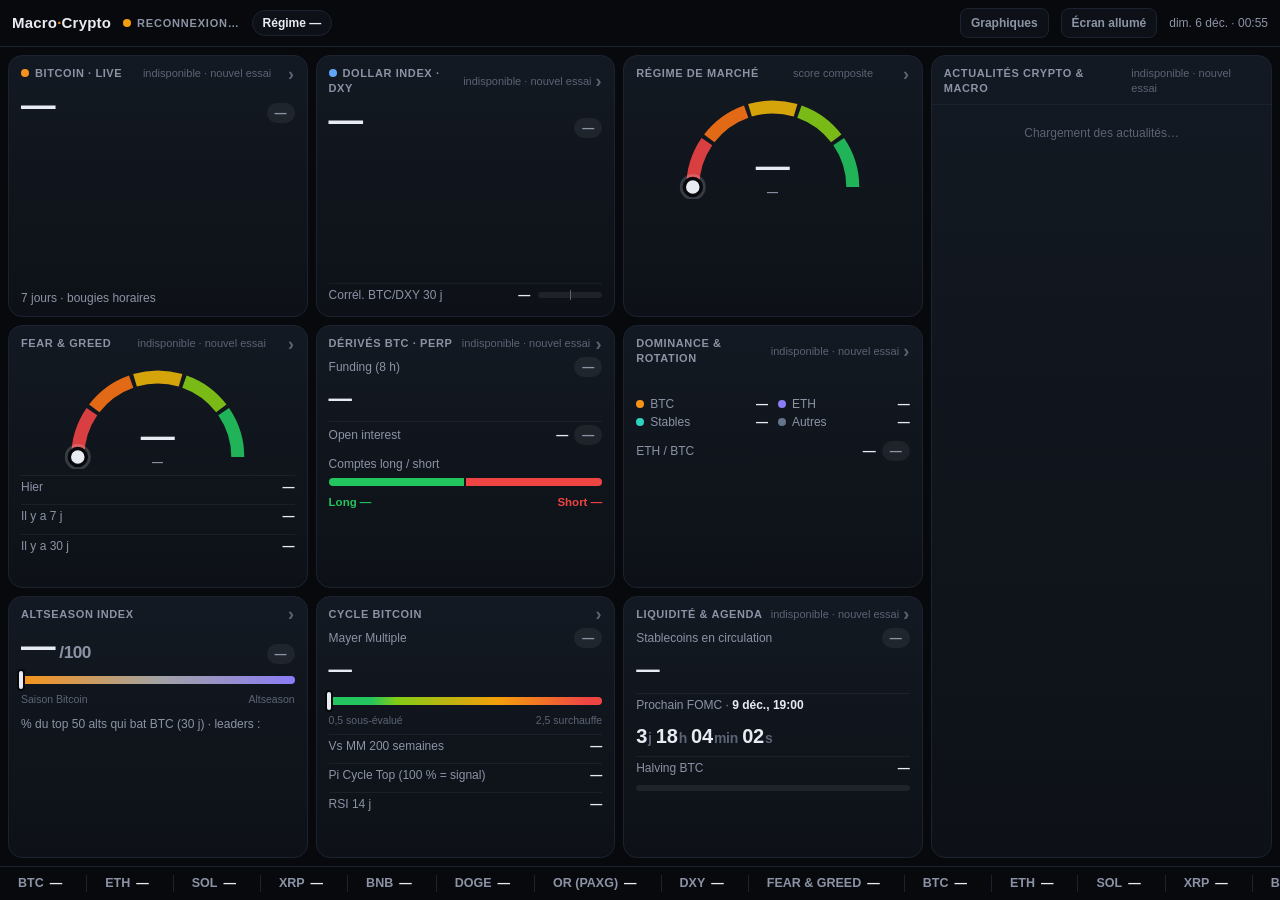
==== commit f414652c: "Add tap-to-open detail views for every dashboard tile Each tile opens a full-screen panel with inter" ====
--- a/index.html
+++ b/index.html
@@ -9,6 +9,7 @@
 <meta name="apple-mobile-web-app-title" content="Macro Crypto">
 <meta name="theme-color" content="#07090d">
 <link rel="apple-touch-icon" href="icon.png">
+<link rel="stylesheet" href="details.css">
 <title>Macro Crypto</title>
 <style>
   :root {
@@ -73,6 +74,9 @@
     border: 1px solid var(--line); border-radius: var(--r);
     animation: rise .7s var(--ease-out) both; animation-delay: calc(var(--i, 0) * 70ms);
   }
+  .tile { cursor: pointer; transition: transform .18s var(--ease-out), border-color .3s; }
+  .tile:active { transform: scale(.985); border-color: #2a3446; }
+  .tile .t-head::after { content: "›"; font-size: 18px; line-height: 0; color: var(--faint); margin-left: -4px; }
   .tile::after { /* subtle sweep of light when a tile receives new data */
     content: ""; position: absolute; inset: 0; pointer-events: none; border-radius: inherit;
     background: linear-gradient(110deg, transparent 30%, rgba(255,255,255,.05) 50%, transparent 70%);
@@ -483,8 +487,9 @@
 }
 
 /* ---------- Live prices (WebSocket, REST fallback) ---------- */
-function onTicker(sym, last, open, high, low) {
+function onTicker(sym, last, open, high, low, vol) {
   const chg = (last / open - 1) * 100;
+  (S.tick = S.tick || {})[sym] = { last, open, high, low, vol, chg };
   const prev = S.prices[sym];
   S.prices[sym] = last;
   setTape(sym, usd(last), chg);
@@ -502,14 +507,14 @@
 async function pollTickers() {
   const syms = TAPE.filter(t => t.sym.endsWith("USDT")).map(t => t.sym);
   const data = await binance(`/api/v3/ticker/24hr?symbols=${encodeURIComponent(JSON.stringify(syms))}`);
-  data.forEach(d => onTicker(d.symbol, +d.lastPrice, +d.openPrice, +d.highPrice, +d.lowPrice));
+  data.forEach(d => onTicker(d.symbol, +d.lastPrice, +d.openPrice, +d.highPrice, +d.lowPrice, +d.quoteVolume));
 }
 let ws, wsHost = 0, wsRetry = 0, pollTimer = null;
 function connectWS() {
   const streams = TAPE.filter(t => t.sym.endsWith("USDT")).map(t => t.sym.toLowerCase() + "@miniTicker").join("/");
   try { ws = new WebSocket(`${BINANCE_WS[wsHost % BINANCE_WS.length]}?streams=${streams}`); } catch { return scheduleWS(); }
   ws.onopen = () => { wsRetry = 0; setLive(true); clearInterval(pollTimer); pollTimer = null; };
-  ws.onmessage = e => { const d = JSON.parse(e.data).data; if (d) onTicker(d.s, +d.c, +d.o, +d.h, +d.l); };
+  ws.onmessage = e => { const d = JSON.parse(e.data).data; if (d) onTicker(d.s, +d.c, +d.o, +d.h, +d.l, +d.q); };
   ws.onclose = ws.onerror = () => { if (ws._closed) return; ws._closed = true; setLive(false); scheduleWS(); };
 }
 function scheduleWS() {
@@ -525,6 +530,7 @@
 /* ---------- Bitcoin: sparkline + cycle indicators ---------- */
 async function loadBTC() {
   const [d1, w1, h1] = await Promise.all([klines("BTCUSDT", "1d", 1000), klines("BTCUSDT", "1w", 300), klines("BTCUSDT", "1h", 168)]);
+  S.btcD = d1; S.btcW = w1; S.btcH = h1;
   S.btcDaily = d1.map(k => ({ t: k[0], v: +k[4] }));
   spark($("btc-spark"), h1.map(k => ({ t: k[0], v: +k[4] })), "var(--btc)", usd, dHour);
 
@@ -615,6 +621,7 @@
 async function loadFNG() {
   const j = await getJSON("https://api.alternative.me/fng/?limit=31");
   const d = j.data, v = +d[0].value;
+  S.fng = d;
   setGauge($("fng-gauge"), v, FNG_FR[d[0].value_classification] || d[0].value_classification.toUpperCase());
   const hist = (el, i) => { if (!d[i]) return; const x = +d[i].value; $(el).innerHTML = `${x} <span class="muted">· ${(FNG_FR[d[i].value_classification] || "").toLowerCase()}</span>`; };
   hist("fng-1", 1); hist("fng-7", 7); hist("fng-30", 30);
@@ -662,11 +669,19 @@
 /* ---------- CoinGecko: dominance + altseason ---------- */
 const STABLES = new Set(["usdt", "usdc", "dai", "fdusd", "usde", "usds", "tusd", "pyusd", "usdd", "usd1", "busd", "susde", "usdtb", "rlusd", "usd0", "gusd", "frax", "lusd", "eurc", "usdx", "buidl", "usyc", "bfusd", "susds"]);
 const WRAPPED = /^(w|st|wst|cb|we|r|m|lb|sol|j|b)(btc|eth)$|^(weeth|reth|meth|ezeth|rseth|wbeth|lseth|oseth|cmeth|solvbtc|lbtc|tbtc|btcb|bsc-usd|jitosol|msol|bnsol)$/;
+/** Top 50 altcoins (sans BTC, stablecoins ni jetons « wrapped ») ayant une performance sur la période. */
+function pickAlts(m, period) {
+  const k = "price_change_percentage_" + period + "_in_currency";
+  return m.filter(c => c.id !== "bitcoin" && !STABLES.has(c.symbol.toLowerCase()) && !WRAPPED.test(c.symbol.toLowerCase())
+    && !(Math.abs(c.current_price - 1) < .03 && Math.abs(c.price_change_percentage_30d_in_currency || 0) < 2)
+    && typeof c[k] === "number").slice(0, 50);
+}
 async function loadGecko() {
   const [g, m] = await Promise.all([
     getJSON("https://api.coingecko.com/api/v3/global"),
-    getJSON("https://api.coingecko.com/api/v3/coins/markets?vs_currency=usd&order=market_cap_desc&per_page=120&page=1&sparkline=false&price_change_percentage=30d"),
+    getJSON("https://api.coingecko.com/api/v3/coins/markets?vs_currency=usd&order=market_cap_desc&per_page=120&page=1&sparkline=false&price_change_percentage=24h,7d,30d"),
   ]);
+  S.global = g.data; S.markets = m;
   const p = g.data.market_cap_percentage;
   const stable = Object.entries(p).filter(([k]) => STABLES.has(k)).reduce((s, [, v]) => s + v, 0);
   const parts = [p.btc, p.eth, stable, Math.max(0, 100 - p.btc - p.eth - stable)];
@@ -676,11 +691,10 @@
 
   const btc = m.find(c => c.id === "bitcoin");
   const btc30 = btc ? btc.price_change_percentage_30d_in_currency : 0;
-  const alts = m.filter(c => c.id !== "bitcoin" && !STABLES.has(c.symbol.toLowerCase()) && !WRAPPED.test(c.symbol.toLowerCase())
-    && !(Math.abs(c.current_price - 1) < .03 && Math.abs(c.price_change_percentage_30d_in_currency || 0) < 2)
-    && typeof c.price_change_percentage_30d_in_currency === "number").slice(0, 50);
+  const alts = pickAlts(m, "30d");
   const beat = alts.filter(c => c.price_change_percentage_30d_in_currency > btc30).length;
   const idx = Math.round(beat / alts.length * 100);
+  S.altIdx = idx;
   tween($("alt-val"), idx, v => fmt(v, 0));
   $("alt-mk").style.left = idx + "%";
   const [l, c] = idx >= 75 ? ["Altseason", "up"] : idx <= 25 ? ["Saison BTC", "warn"] : ["Mixte", ""];
@@ -696,6 +710,7 @@
 /* ---------- Stablecoins (DefiLlama) ---------- */
 async function loadStables() {
   const a = await getJSON("https://stablecoins.llama.fi/stablecoincharts/all");
+  S.stables = a;
   const tot = x => Object.values(x.totalCirculatingUSD || {}).reduce((s, v) => s + v, 0);
   const last = tot(a[a.length - 1]), m30 = tot(a[a.length - 31]);
   const c = (last / m30 - 1) * 100;
@@ -709,6 +724,7 @@
 /* ---------- Halving (mempool.space) ---------- */
 async function loadHalving() {
   const h = +(await getJSON("https://mempool.space/api/blocks/tip/height", { text: true }));
+  S.height = h;
   const next = Math.ceil((h + 1) / 210000) * 210000, left = next - h;
   const days = left * 10 / 1440;
   const when = new Date(Date.now() + days * 864e5);
@@ -840,6 +856,17 @@
     try { wakeLock = await navigator.wakeLock.request("screen"); } catch {}
   }
 });
+
+/* ---------- Ouverture des vues détaillées ---------- */
+document.querySelectorAll(".tile").forEach(t => {
+  let sx = 0, sy = 0;
+  t.addEventListener("pointerdown", e => { sx = e.clientX; sy = e.clientY; });
+  t.addEventListener("click", e => {
+    if (Math.hypot(e.clientX - sx, e.clientY - sy) > 12) return; // glissement sur une courbe : pas d'ouverture
+    window.openDetail && openDetail(t.id.slice(2), t);
+  });
+});
 </script>
+<script src="details.js"></script>
 </body>
 </html>
--- a/details.css
+++ b/details.css
@@ -0,0 +1,132 @@
+/* ===== Vues détaillées (ouvertes en touchant une tuile) ===== */
+.dm-back {
+  position: fixed; inset: 0; z-index: 80;
+  background: rgba(3, 5, 8, .55);
+  -webkit-backdrop-filter: blur(8px); backdrop-filter: blur(8px);
+  opacity: 0; transition: opacity .35s;
+}
+.dm-back.in { opacity: 1; }
+.dm {
+  position: fixed; z-index: 90;
+  top: calc(env(safe-area-inset-top) + 12px); bottom: calc(env(safe-area-inset-bottom) + 12px);
+  left: calc(env(safe-area-inset-left) + 12px); right: calc(env(safe-area-inset-right) + 12px);
+  display: flex; flex-direction: column; overflow: hidden;
+  background: linear-gradient(180deg, #121821, #0b0f15);
+  border: 1px solid var(--line); border-radius: 18px;
+  box-shadow: 0 30px 80px rgba(0, 0, 0, .65);
+  transform-origin: top left;
+  transition: transform .55s var(--ease-out), opacity .35s, border-radius .55s;
+  will-change: transform;
+}
+.dm-head { display: flex; align-items: center; gap: 14px; padding: 12px 14px 10px 18px; border-bottom: 1px solid var(--line); flex: none; }
+.dm-kicker { font-size: 11px; font-weight: 700; letter-spacing: .6px; text-transform: uppercase; color: var(--muted); }
+.dm-head h2 { margin: 2px 0 0; font-size: 19px; font-weight: 760; letter-spacing: -.2px; }
+.dm-tabs { margin-left: auto; display: flex; background: var(--panel); border: 1px solid var(--line); border-radius: 10px; padding: 2px; }
+.dm-tabs:empty { display: none; }
+.dm-tabs button { padding: 7px 12px; border-radius: 8px; color: var(--muted); font-weight: 650; font-size: 12.5px; white-space: nowrap; }
+.dm-tabs button[aria-pressed="true"] { background: var(--panel-2); color: var(--text); box-shadow: inset 0 -2px 0 var(--btc); }
+.dm-close { width: 38px; height: 38px; flex: none; border-radius: 10px; border: 1px solid var(--line); background: var(--panel); color: var(--muted); font-size: 16px; }
+.dm-tabs:empty + .dm-close { margin-left: auto; }
+
+.dm-body {
+  flex: 1; min-height: 0; display: grid; gap: 12px; padding: 12px;
+  grid-template-columns: minmax(0, 1.65fr) minmax(290px, 1fr);
+  opacity: 0; transform: translateY(8px); transition: opacity .4s .22s, transform .5s .22s var(--ease-out);
+}
+.dm.in .dm-body { opacity: 1; transform: none; }
+.dm-main { display: flex; flex-direction: column; gap: 10px; min-height: 0; overflow-y: auto; }
+.dm-side { display: flex; flex-direction: column; gap: 10px; min-height: 0; overflow-y: auto; padding-right: 2px; }
+.dm-side > *, .dm-main > * { animation: rise .6s var(--ease-out) both; }
+.dm-side > *:nth-child(2) { animation-delay: .32s; } .dm-side > *:nth-child(3) { animation-delay: .4s; }
+.dm-side > *:nth-child(4) { animation-delay: .48s; } .dm-side > *:nth-child(n+5) { animation-delay: .56s; }
+.dm-side > *:first-child, .dm-main > *:first-child { animation-delay: .24s; }
+.dm-main > *:nth-child(2) { animation-delay: .34s; } .dm-main > *:nth-child(3) { animation-delay: .44s; }
+
+.dsec { background: var(--panel); border: 1px solid var(--line); border-radius: 12px; padding: 10px 12px; display: flex; flex-direction: column; min-height: 0; flex: none; }
+.dsec.grow { flex: 1 1 0; min-height: 190px; }
+.dsec.scroll { flex: 1 1 0; min-height: 200px; overflow-y: auto; }
+.dsec-h { display: flex; justify-content: space-between; align-items: center; gap: 10px; flex-wrap: wrap; margin-bottom: 6px; font-size: 11px; font-weight: 700; letter-spacing: .6px; text-transform: uppercase; color: var(--muted); }
+.dsec-h small { font-size: 11px; font-weight: 500; letter-spacing: 0; text-transform: none; color: var(--faint); }
+
+/* --- Graphique détaillé --- */
+.lc { position: relative; flex: 1; min-height: 130px; touch-action: none; }
+.lc svg { position: absolute; inset: 0; overflow: visible; }
+.lc .ln { fill: none; stroke-width: 2; stroke-linejoin: round; stroke-linecap: round; }
+.lc .ln.draw { stroke-dasharray: 1; stroke-dashoffset: 1; animation: draw 1.5s var(--ease-out) forwards; }
+.lc .ar.draw { opacity: 0; animation: fade 1s .45s forwards; }
+.lc .bx.draw { transform-box: fill-box; transform: scaleY(0); animation: grow .9s var(--ease-out) forwards; }
+.lc .tg.draw { opacity: 0; animation: fade .4s 1.3s forwards; }
+@keyframes grow { to { transform: scaleY(1); } }
+.lc .ax { font-size: 10.5px; fill: var(--faint); font-variant-numeric: tabular-nums; }
+.lc .rl { font-size: 10px; fill: var(--muted); font-weight: 600; }
+.lc .tg text { font-size: 10.5px; font-weight: 700; fill: var(--text); font-variant-numeric: tabular-nums; }
+.lc .xh { opacity: 0; transition: opacity .12s; }
+.lc.hover .xh { opacity: 1; }
+.lc-tip {
+  position: absolute; top: 2px; z-index: 2; pointer-events: none; white-space: nowrap;
+  background: rgba(7, 9, 13, .94); border: 1px solid var(--line); border-radius: 8px; padding: 5px 8px;
+  font-size: 11.5px; font-variant-numeric: tabular-nums; opacity: 0; transition: opacity .12s;
+}
+.lc.hover .lc-tip { opacity: 1; }
+.lc-tip .d { color: var(--muted); margin-bottom: 2px; }
+.lc-tip b { font-weight: 650; }
+.sw { display: inline-block; width: 10px; height: 3px; border-radius: 2px; margin-right: 5px; vertical-align: middle; }
+.lc-legend { display: flex; gap: 12px; flex-wrap: wrap; font-size: 11.5px; font-weight: 500; letter-spacing: 0; text-transform: none; color: var(--muted); }
+.lc-legend b { color: var(--text); font-weight: 650; margin-left: 3px; font-variant-numeric: tabular-nums; }
+
+/* --- Cartes de la colonne de droite --- */
+.read { --tone: var(--muted); border-left: 3px solid var(--tone); background: linear-gradient(90deg, color-mix(in srgb, var(--tone) 11%, var(--panel)), var(--panel) 70%); }
+.read .pill { align-self: flex-start; display: inline-block; padding: 2px 9px; border-radius: 999px; font-size: 11px; font-weight: 800; letter-spacing: .5px; margin-bottom: 6px; color: var(--tone); background: color-mix(in srgb, var(--tone) 18%, transparent); }
+.read p { margin: 0 0 4px; font-size: 13.5px; line-height: 1.45; }
+.read p:last-child { margin: 0; }
+.dkv { display: grid; grid-template-columns: minmax(0, 1fr) auto; column-gap: 12px; font-size: 12.5px; }
+.dkv > span, .dkv > b { padding: 4px 0; border-top: 1px solid rgba(255, 255, 255, .05); }
+.dkv > span:first-child, .dkv > span:first-child + b { border-top: 0; }
+.dkv > span { color: var(--muted); }
+.dkv > b { font-weight: 650; text-align: right; font-variant-numeric: tabular-nums; white-space: nowrap; }
+.dtext { font-size: 12.5px; color: var(--muted); line-height: 1.5; }
+.dtext p { margin: 0 0 7px; } .dtext p:last-child { margin: 0; }
+.dtext b { color: var(--text); font-weight: 650; }
+.lvl { display: grid; grid-template-columns: auto 1fr; gap: 5px 10px; font-size: 12.5px; align-items: baseline; }
+.lvl .r { font-weight: 700; font-variant-numeric: tabular-nums; white-space: nowrap; color: var(--muted); }
+.lvl .r::before { content: ""; display: inline-block; width: 8px; height: 8px; border-radius: 50%; background: var(--c); margin-right: 6px; }
+.lvl .t { color: var(--muted); }
+.lvl .on { color: var(--text); }
+.lvl .t.on::after { content: "  ◀ actuel"; color: var(--c); font-weight: 700; font-size: 11px; }
+
+/* --- Listes / tableaux --- */
+.tbl { display: grid; font-size: 12.5px; }
+.tbl > div { display: grid; align-items: center; gap: 8px; padding: 5px 2px; border-bottom: 1px solid rgba(255, 255, 255, .04); animation: slideIn .5s var(--ease-out) both; }
+.tbl > div.th { color: var(--faint); font-size: 11px; font-weight: 700; text-transform: uppercase; letter-spacing: .4px; animation: none; }
+.tbl .n { text-align: right; font-variant-numeric: tabular-nums; font-weight: 650; white-space: nowrap; }
+.tbl .s { color: var(--muted); }
+.tbl img { width: 18px; height: 18px; border-radius: 50%; display: block; }
+.hb { position: relative; height: 8px; border-radius: 4px; background: rgba(255, 255, 255, .05); }
+.hb > i { position: absolute; top: 0; bottom: 0; left: 0; width: 0; border-radius: 4px; transition: left 1.2s var(--ease-out), width 1.2s var(--ease-out); }
+.hb.mid::before { content: ""; position: absolute; top: -3px; bottom: -3px; left: var(--m, 50%); width: 1px; background: var(--muted); }
+
+.steps { display: grid; grid-template-columns: repeat(4, 1fr); gap: 6px; }
+.step { padding: 8px 6px; border-radius: 10px; border: 1px solid var(--line); font-size: 11.5px; color: var(--faint); text-align: center; line-height: 1.3; }
+.step b { display: block; font-size: 16px; color: var(--muted); }
+.step.done { color: var(--muted); }
+.step.on { border-color: var(--btc); color: var(--text); background: rgba(247, 147, 26, .1); animation: glow 2.2s infinite; }
+.step.on b { color: var(--btc); }
+@keyframes glow { 50% { box-shadow: 0 0 0 4px rgba(247, 147, 26, .12); } }
+
+.fomc { display: grid; grid-template-columns: repeat(4, 1fr); gap: 6px; }
+.fomc span { padding: 6px 4px; border-radius: 8px; text-align: center; font-size: 12px; border: 1px solid var(--line); color: var(--muted); font-variant-numeric: tabular-nums; }
+.fomc span.past { color: var(--faint); opacity: .6; text-decoration: line-through; }
+.fomc span.next { border-color: var(--macro); color: var(--text); background: rgba(96, 165, 250, .12); animation: glow 2.2s infinite; }
+.dprog { height: 6px; border-radius: 3px; background: rgba(255, 255, 255, .07); overflow: hidden; margin: 4px 0 2px; }
+.dprog > i { display: block; height: 100%; width: 0; border-radius: 3px; background: var(--c, var(--btc)); transition: width 1.4s var(--ease-out); }
+
+@media (max-aspect-ratio: 1/1), (max-width: 900px) {
+  .dm-head { flex-wrap: wrap; }
+  .dm-tabs { order: 3; margin-left: 0; flex-basis: 100%; overflow-x: auto; }
+  .dm-tabs:empty + .dm-close { margin-left: auto; }
+  .dm-close { margin-left: auto; }
+  .dm-body { grid-template-columns: 1fr; overflow-y: auto; }
+  .dm-main, .dm-side { overflow: visible; }
+  .dsec.grow { flex: none; height: 300px; }
+  .dsec.scroll { flex: none; max-height: 70vh; }
+}
